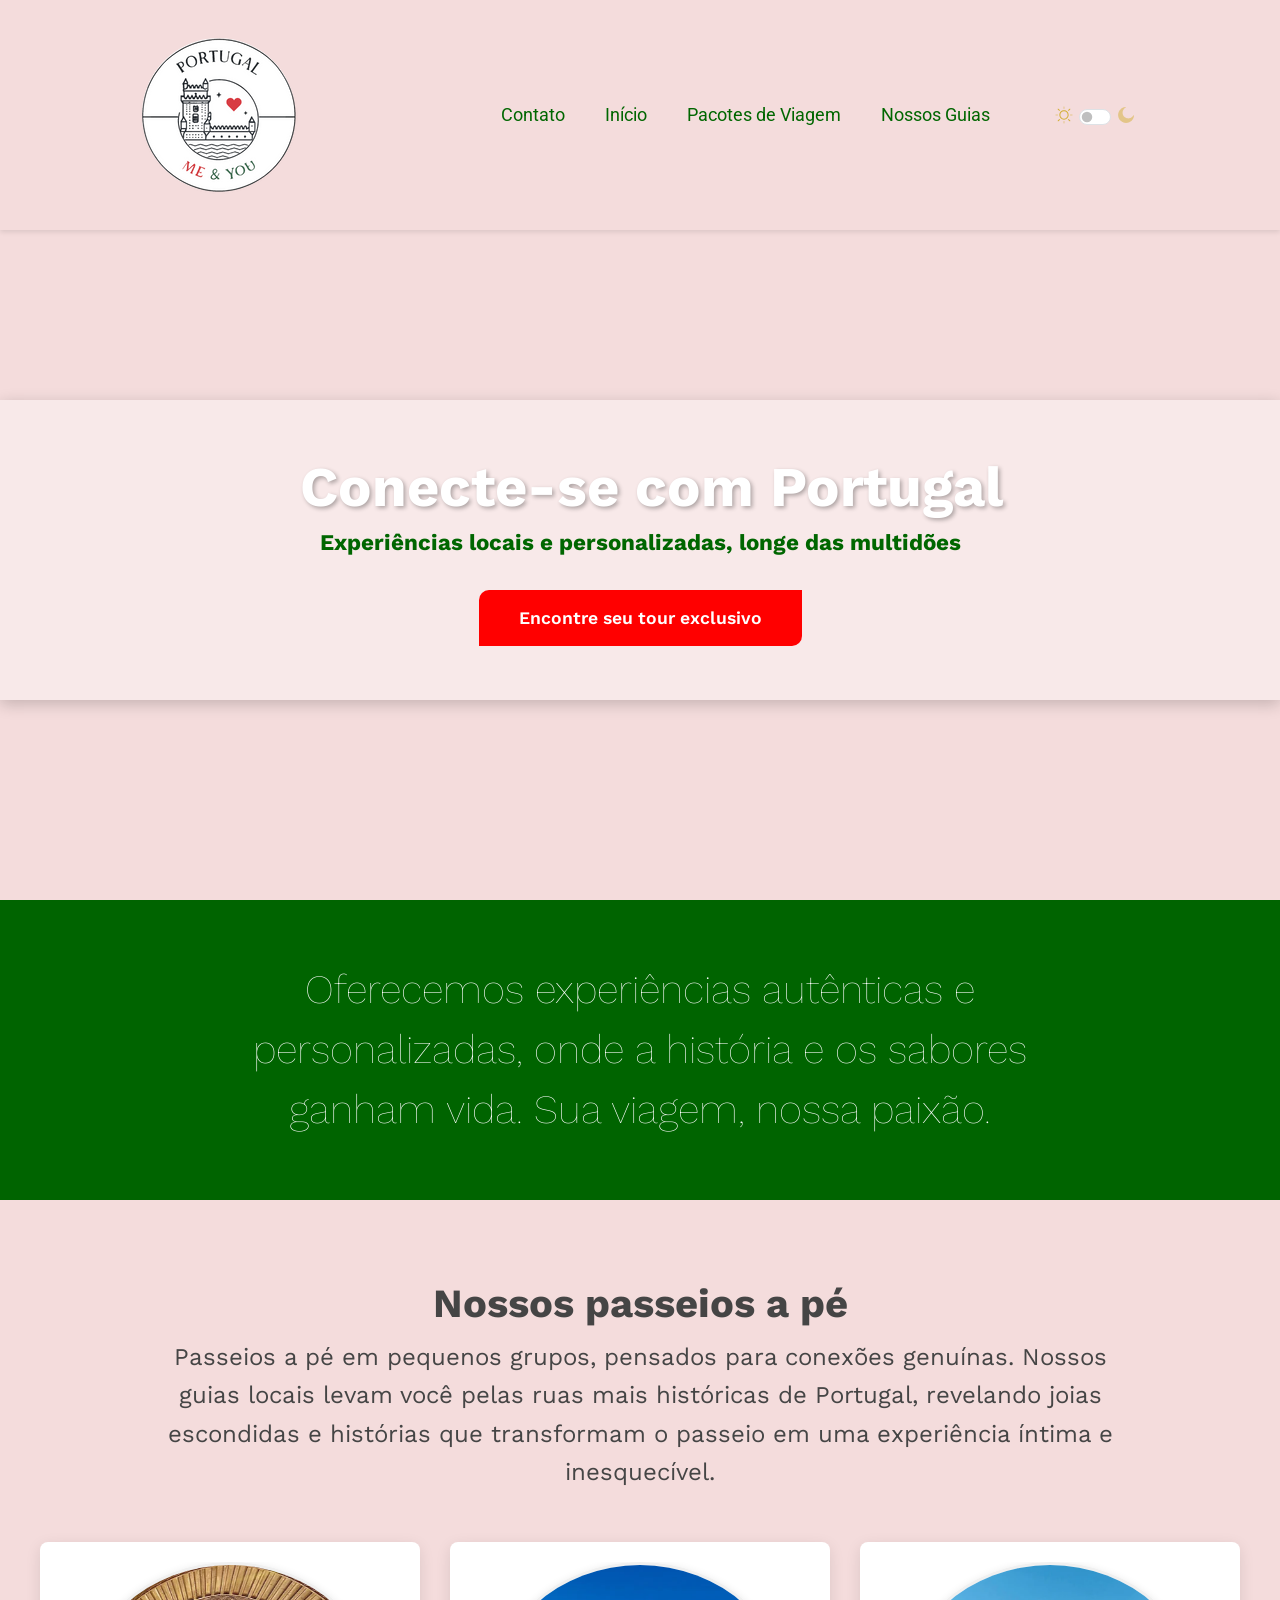
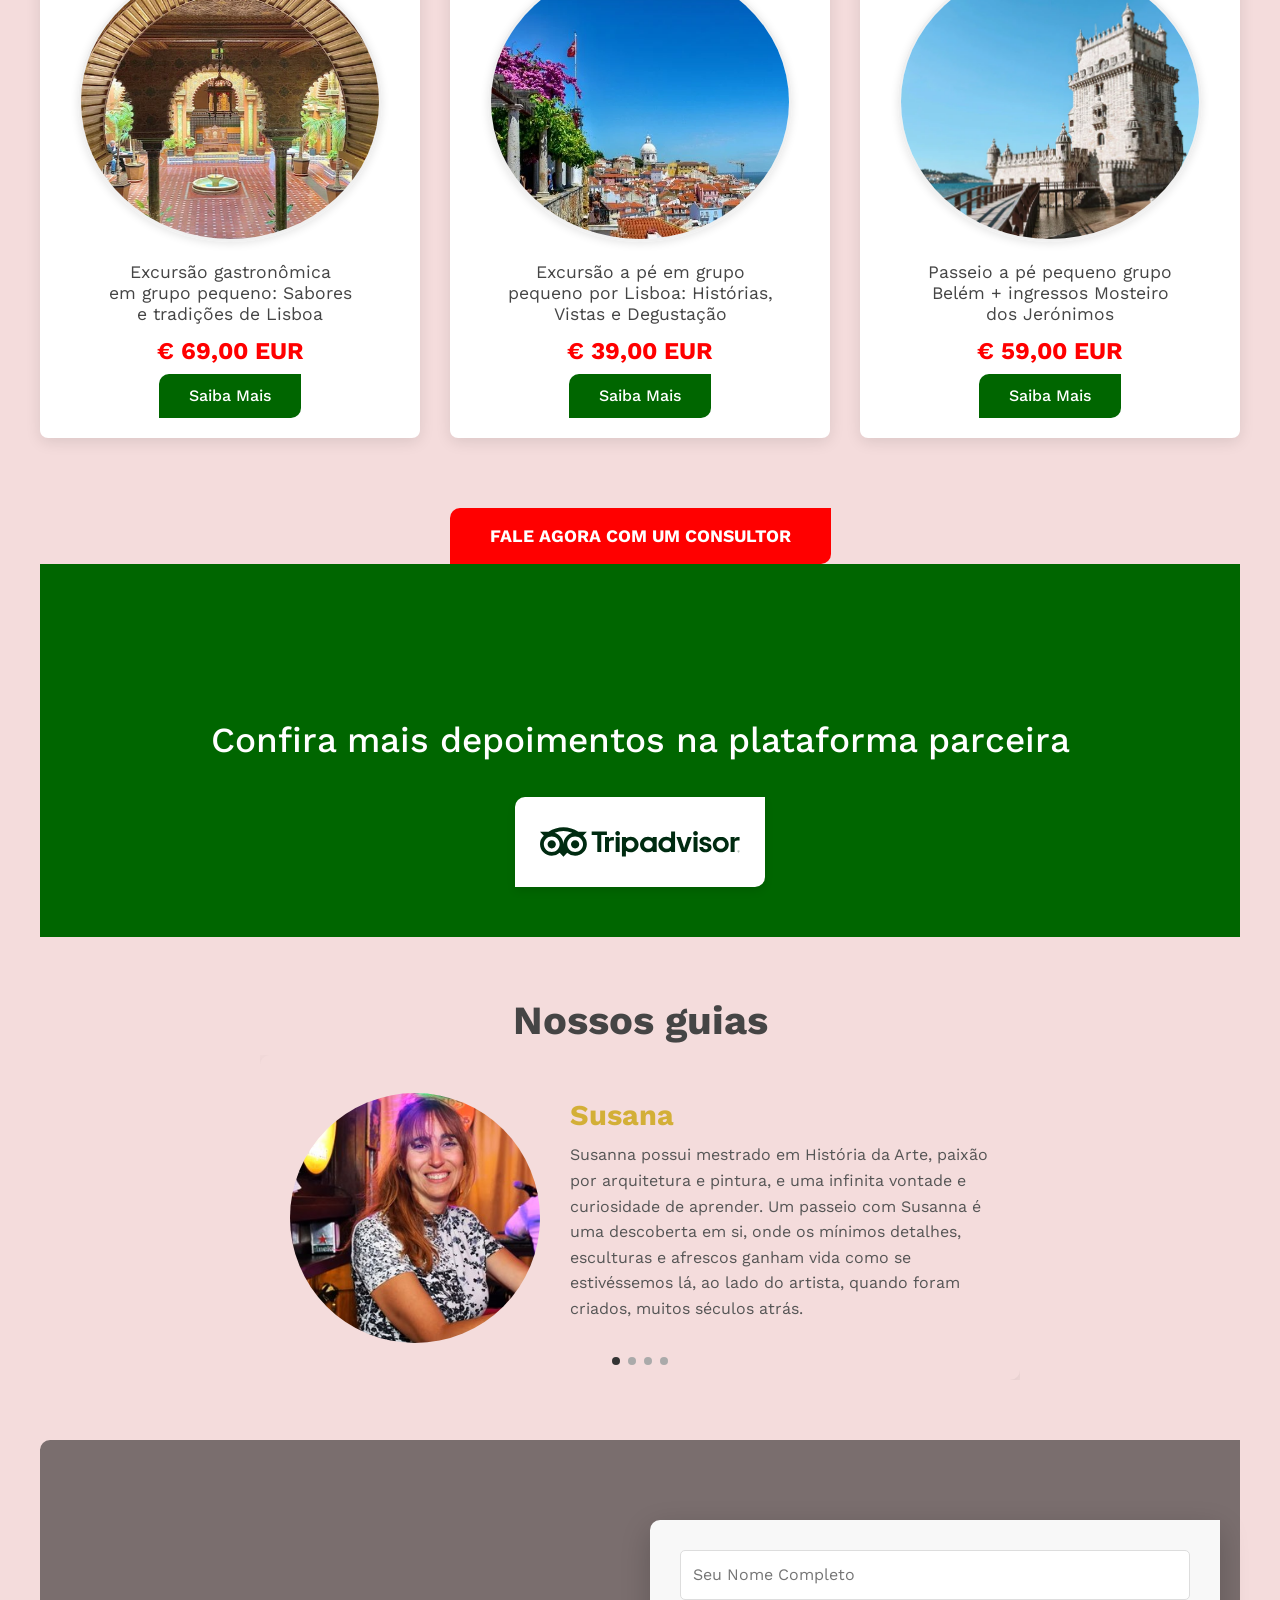
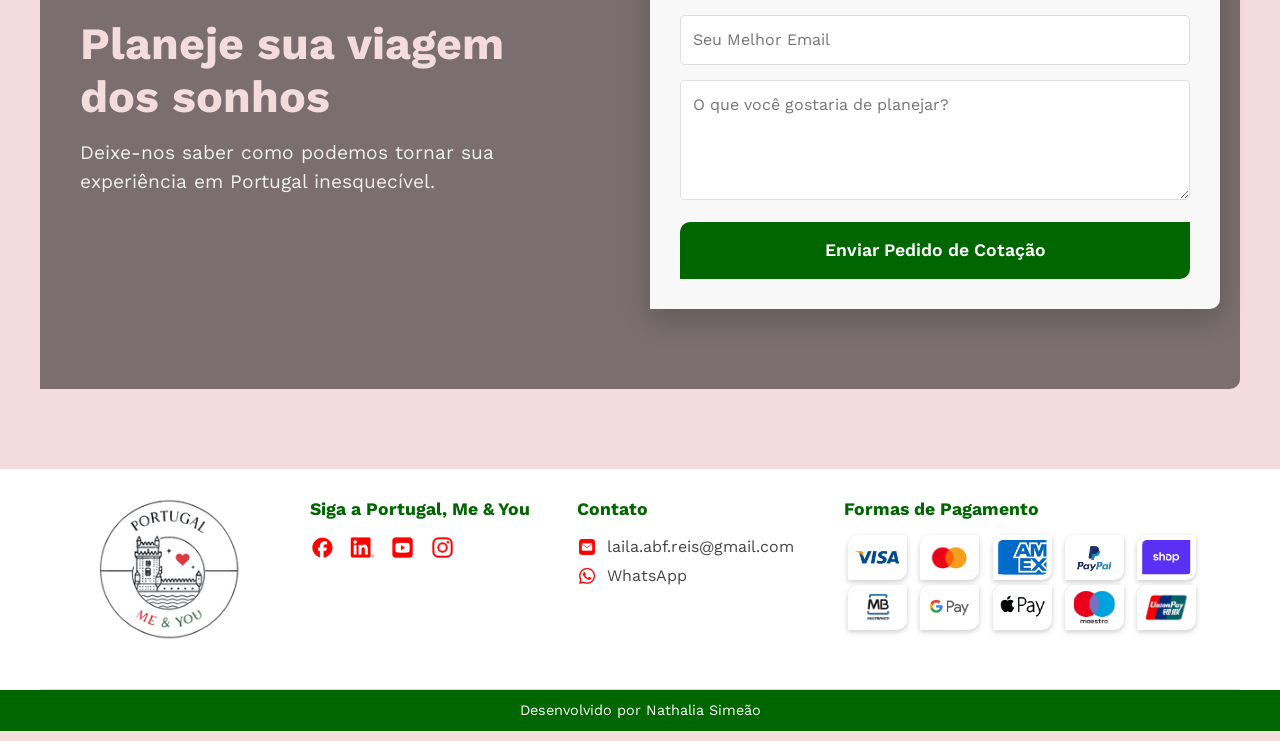
==== indexpmy.html/index.html @ 69ef528f "commit" ====
<!DOCTYPE html>
<html http-equiv="Content-Language" lang="pt-br">
<head>
    <meta charset="UTF-8">
    <meta name="viewport" content="width=device-width, initial-scale=1.0">
    <link rel="shortcut icon" href="assets/logopmy400px.png" type="Portugal, Me and You">
    <link rel="alternate" hreflang="pt" href="https://seusite.com.br/" />
    <link rel="alternate" hreflang="en" href="https://seusite.com/en/" />
    <link rel="alternate" hreflang="es" href="https://seusite.com/es/" />
    <link rel="alternate" hreflang="x-default" href="https://portugalmeandyou.com/" />
    <link rel="preconnect" href="https://fonts.googleapis.com">
    <link rel="preconnect" href="https://fonts.gstatic.com" crossorigin>
    <link href="https://fonts.googleapis.com/css2?family=Roboto:wght@500&display=swap" rel="stylesheet">
    <link rel="preconnect" href="https://fonts.googleapis.com">
    <link rel="preconnect" href="https://fonts.gstatic.com" crossorigin>
    <link href="https://fonts.googleapis.com/css2?family=Work+Sans:wght@400;500;700&display=swap" rel="stylesheet">
    <title>Portugal, Me and You</title>
    <link href="https://cdn.jsdelivr.net/npm/bootstrap@5.3.0-alpha2/dist/css/bootstrap.min.css" 
    rel="stylesheet"
    integrity="sha384-aFq/bzH65dt+w6FI2ooMVUpc+21e0SRygnTpmBvdBgSdnuTN7QbdgL+OapgHtvPp" 
    crossorigin="anonymous">
    <link rel="stylesheet" href="https://cdn.jsdelivr.net/npm/swiper@11/swiper-bundle.min.css" />
    <link rel="stylesheet" href="https://cdn.jsdelivr.net/npm/bootstrap-icons@1.10.5/font/bootstrap-icons.css">
    <link rel="stylesheet" href="style.css">
    <link rel="stylesheet" href="banner1.css">
    <link rel="stylesheet" href="cabeçalho.css">
    <link rel="stylesheet" href="footer.css">
    <link rel="stylesheet" href="sectionguides.css">
    <link rel="stylesheet" href="sectionprodutos.css">
    <link rel="stylesheet" href="sectionprovasocial.css">
    <link rel="stylesheet" href="sectionverde.css">
    <link rel="stylesheet" href="form.css">
</head>
<body data-bs-theme="light">
   <header>
    <nav class="container__menu navbar-expand-lg navbar fixed-top">
        <div class="container"> 
            <div class="container__imagem">
                <a class="container__imagem-menu" href="index.html">
                    <img src="assets/logopmy200px.png" alt="Logo Portugal, Me and You">
                </a>
            </div>
            
            <button class="navbar-toggler" type="button" data-bs-toggle="offcanvas" data-bs-target="#offcanvasNavbar" aria-controls="offcanvasNavbar" aria-label="Toggle navigation">
                <span class="navbar-toggler-icon"></span>
            </button>

            <div class="offcanvas offcanvas-end" tabindex="-1" id="offcanvasNavbar" aria-labelledby="offcanvasNavbarLabel">
                <div class="offcanvas-header">
                    <h5 class="offcanvas-title" id="offcanvasNavbarLabel">
                        <img src="assets/logopmy100px.png" alt="Logo Portugal, Me and You">
                    </h5>
                    <button type="button" class="btn-close" data-bs-dismiss="offcanvas" aria-label="Close"></button>
                </div>
                
                <div class="offcanvas-body">
                    <ul class="navbar-nav container__navbar-link justify-content-end flex-grow-1 pe-3">
                        
                        <li class="container__nav-item nav-item"><a class="container__menu-link nav-link" href="#contato">Contato</a></li>
                        <li class="container__nav-item nav-item"><a class="container__menu-link nav-link" href="index.html">Início</a></li>
                        <li class="container__nav-item nav-item"><a class="container__menu-link nav-link" href="produtos.html">Pacotes de Viagem</a></li>
                        <li class="container__nav-item nav-item"><a class="container__menu-link nav-link" href="nossosguias.html">Nossos Guias</a></li>
                     <li class="container__nav-item nav-item dark-mode-switch-item ms-5"> 
    <a class="nav-link" href="#">
        <div class="form-check form-switch d-flex align-items-center">
            <img src="assets/suniconmd.svg" 
                 alt="Ícone do Modo Claro (Sol)" 
                 class="sun-icon" 
                 width="20" 
                 height="20"> 
            <input class="form-check-input" type="checkbox" role="switch" id="modo-noturno">
            <img src="assets/mooniconmd.svg" 
                 alt="Ícone do Modo Escuro (Lua)" 
                 class="moon-icon" 
                 width="20" 
                 height="20">
        </div>
    </a>
</li>
        </div> </nav>
</header>
    <main>
    <section class="portugal-banner-1">
    <div class="banner-1-overlay"></div> <div class="banner-1-content">
        <h1 class="banner-1-title">Conecte-se com Portugal</h1>
        <p class="banner-1-subtitle"><strong>Experiências locais e personalizadas, longe das multidões</strong></p>
        <a href="#formulario-cta" class="banner-1-button">Encontre seu tour exclusivo</a>
    </div>
    </section>

    <section class="section-value-prop">
        <p class="value-prop-text">Oferecemos experiências autênticas e<br>
            personalizadas, onde a história e os sabores ganham vida. Sua viagem, nossa paixão.</p>
    </section>

    <section class="section-tours">
        <h2 class="section-title">Nossos passeios a pé</h2>
        <p class="section-description">
            Passeios a pé em pequenos grupos, pensados para conexões genuínas. Nossos guias locais levam você pelas ruas mais históricas de Portugal, revelando joias escondidas e histórias que transformam o passeio em uma experiência íntima e inesquecível.
        </p>

        <div class="tours-grid">
            <div class="tour-card">
                <div class="tour-image">
                    <img src="assets/bootstrap1.webp" alt="Excursão gastronômica em Lisboa">
                </div>
                <h3 class="tour-title">Excursão gastronômica<br>em grupo pequeno: Sabores <br>e tradições de Lisboa</h3>
                <p class="tour-price" data-price-eur="69.00">€ 69,00 EUR</p>
                <a href="#" class="tour-button">Saiba Mais</a>
            </div>

            <div class="tour-card">
                <div class="tour-image">
                    <img src="assets/bootstrap2.webp" alt="Excursão a pé por Lisboa">
                </div>
                <h3 class="tour-title">Excursão a pé em grupo<br> pequeno por Lisboa: Histórias,<br> Vistas e Degustação</h3>
                <p class="tour-price" data-price-eur="39.00">€ 39,00 EUR</p>
                <a href="#" class="tour-button">Saiba Mais</a>
            </div>

            <div class="tour-card">
                <div class="tour-image">
                    <img src="assets/bootstrap3.webp" alt="Passeio a pé Belém e Jerónimos">
                </div>
                <h3 class="tour-title">Passeio a pé pequeno grupo<br> Belém + ingressos Mosteiro<br> dos Jerónimos</h3>
                <p class="tour-price" data-price-eur="59.00">€ 59,00 EUR</p>
                <a href="#" class="tour-button">Saiba Mais</a>
            </div>
        </div>

        <a href="#formulario-cta" class="main-cta-button">FALE AGORA COM UM CONSULTOR</a>

    <section class="section-partners-footer">
        <p class="partners-cta">Confira mais depoimentos na plataforma parceira</p>
        
        <div class="partners-grid">
            <a href="https://www.tripadvisor.com/Attraction_Review-g189158-d33249702-Reviews-Portugal_Me_and_You-Lisbon_Lisbon_District_Central_Portugal.html" target="_blank" rel="noopener noreferrer" class="partner-link">
                <div class="partner-logo">
                    <img src="assets/tripadvisor.svg" alt="TripAdvisor">
                </div>
            </a>
            </div>
    </section>
    
    <section class="section-guides">
    <div class="container-guia">
        <h2 class="section-title">Nossos guias</h2>

        <div class="swiper guides-swiper">
            <div class="swiper-wrapper">
                <div class="swiper-slide guide-card">
                    <div class="guide-image-container">
                        <img src="assets/susana.jpg" alt="Foto da Guia Susana" class="guide-avatar">
                    </div>
                    <div class="guide-text-content">
                        <h3 class="guide-name">Susana</h3>
                        <p class="guide-description">Susanna possui mestrado em História da Arte, paixão por arquitetura e pintura, e uma infinita vontade e curiosidade de aprender. Um passeio com Susanna é uma descoberta em si, onde os mínimos detalhes, esculturas e afrescos ganham vida como se estivéssemos lá, ao lado do artista, quando foram criados, muitos séculos atrás.</p>
                    </div>
                </div>
                
                <div class="swiper-slide guide-card">
                    <div class="guide-image-container">
                        <img src="assets/laila.jpg" alt="Foto da Guia Laila" class="guide-avatar">
                    </div>
                    <div class="guide-text-content">
                        <h3 class="guide-name">Laila</h3>
                        <p class="guide-description">Laila possui mestrado em Relações Internacionais e quatro anos de experiência em turismo nacional e internacional. Seu amplo conhecimento em diversos assuntos enriquece sua capacidade de oferecer experiências de viagem enriquecedoras e memoráveis, dedicando-se a tornar cada viagem significativa e inesquecível, ajudando os viajantes a se conectarem com novas culturas e perspectivas.</p>
                    </div>
                </div>

                <div class="swiper-slide guide-card">
                    <div class="guide-image-container">
                        <img src="assets/joao.jpg" alt="Foto do Guia João" class="guide-avatar">
                    </div>
                    <div class="guide-text-content">
                        <h3 class="guide-name">João</h3>
                        <p class="guide-description">João adora livros e viajar. Com um jeito leve e acolhedor de conduzir os passeios, é especializado em fazer você se sentir em casa em menos de 48 horas de caminhada. Como lisboeta nato, ele consegue desvendar com maestria os segredos escondidos da capital e garantir uma experiência inesquecível em cada vista, em cada pessoa e em cada passeio.</p>
                    </div>
                </div>

                <div class="swiper-slide guide-card">
                    <div class="guide-image-container">
                        <img src="assets/renan.jpg" alt="Foto do Guia Renan" class="guide-avatar">
                    </div>
                    <div class="guide-text-content">
                        <h3 class="guide-name">Renan</h3>
                        <p class="guide-description">Renan é apaixonado por história e possui vasta experiência na área. Ele adora compartilhar sua paixão pela história dos Templários e tem uma habilidade natural para conectar pessoas, adicionando um toque de diversão a cada jornada. Seja quando um passeio ou planejando uma viagem, Renan traz um toque descontraído que faz com que explorar pareça fácil, divertido e prazeroso.</p>
                    </div>
                </div>
            </div>
            <div class="swiper-pagination"></div>
        </div>
    </div>
    </section>

    <section class="section-cta-form" id="formulario-cta">
    <div class="container-form-cta">
        <div class="cta-text-block">
            <h2 class="cta-title">Planeje sua viagem dos sonhos</h2>
            <p class="cta-subtitle">Deixe-nos saber como podemos tornar sua experiência em Portugal inesquecível.</p>
        </div>

        <div class="cta-form-block">
            <form action="#" method="POST" class="contact-form-home">
                <div class="form-group">
                    <input type="text" id="nome" name="nome" placeholder="Seu Nome Completo" required>
                </div>
                <div class="form-group">
                    <input type="email" id="email" name="email" placeholder="Seu Melhor Email" required>
                </div>
                <div class="form-group">
                    <textarea id="mensagem" name="mensagem" placeholder="O que você gostaria de planejar?" required></textarea>
                </div>
                <button type="submit" class="cta-submit-btn">Enviar Pedido de Cotação</button>
            </form>
        </div>
    </div>
</section>
    </main>
<footer class="main-footer">
        <div class="footer-top">
            <div class="footer-logo-container">
                <img src="assets/logopmy200px.png" alt="Portugal, Me & You Logo" class="footer-logo">
            </div>

            <div class="footer-content-grid">
                <div class="footer-column footer-social">
                    <h4>Siga a Portugal, Me & You</h4>
                    <div class="social-links">
                        <a href="#" target="_blank" class="social-link facebook">
                            <img src="assets/iconfacebookmc.png" alt="Facebook" class="social-icon-img">
                        </a>
                        <a href="#" target="_blank" class="social-link linkedin">
                            <img src="assets/iconlinkedinmc.png" alt="LinkedIn" class="social-icon-img">
                        </a>
                        <a href="#" target="_blank" class="social-link youtube">
                            <img src="assets/iconyoutubemc.png" alt="YouTube" class="social-icon-img">
                        </a>
                        <a href="#" target="_blank" class="social-link instagram">
                            <img src="assets/iconinstagrammc.png" alt="Instagram" class="social-icon-img">
                        </a>
                    </div>
                </div>

                <div class="footer-column footer-contact" id="contato">
                <h4>Contato</h4>
    
                <div class="contact-line email-line">
                    <img src="assets/iconemailmc.png" alt="Email" class="contact-icon">
                    <p><a href="mailto:laila.abf.reis@gmail.com">laila.abf.reis@gmail.com</a></p>
                </div>
    
                <div class="contact-line whatsapp-line">
                    <img src="assets/iconwhatsappmc.png" alt="WhatsApp" class="contact-icon">
                    <p>
                    <a href="https://wa.me/351969261394" target="_blank" rel="noopener noreferrer">
                    WhatsApp
                    </a>
                    </p>
                </div>
                </div>

                <div class="footer-column footer-payments">
                    <h4>Formas de Pagamento</h4>
                    <div class="payment-icons-grid">
                        <img src="assets/lgvisa.svg" alt="Visa">
                        <img src="assets/lgmastercard.svg" alt="Mastercard">
                        <img src="assets/lgamericanexprexx.svg" alt="American Express">
                        <img src="assets/lgpaypal.svg" alt="PayPal">
                        <img src="assets/lgshop.svg" alt="Shop Pay">
                        <img src="assets/lgmbmultibanco.svg" alt="Multibanco">
                        <img src="assets/lggooglepay.svg" alt="Google Pay">
                        <img src="assets/lgapplepay.svg" alt="Apple Pay">
                        <img src="assets/lgmaestro.svg" alt="Maestro">
                        <img src="assets/lgunionpay.svg" alt="Unionpay">
                    </div>
                </div>
            </div> 
        </div> 
        <div class="footer-copyright-line">
            Desenvolvido por Nathalia Simeão
        </div>
        
        <div class="footer-bottom-bar"></div>
    </footer>
    
    <script src="https://cdn.jsdelivr.net/npm/bootstrap@5.3.0-alpha2/dist/js/bootstrap.bundle.min.js"
    integrity="sha384-qKXV1j0HvMUeCBQ+QVp7JcfGl760yU08IQ+GpUo5hlbpg51QRiuqHAJz8+BrxE/N"
    crossorigin="anonymous"></script>
    <script src="script.js"></script>

    <script src="https://cdn.jsdelivr.net/npm/swiper@11/swiper-bundle.min.js"></script>
    <script src="./js/swiper-init.js"></script>
</body>
</html>
---- indexpmy.html/style.css ----
@import url(css/cabeçalho.css);
@import url(css/banner1.css);
@import url(css/section-verde.css);
@import url(css/section-produtos.css);
@import url(css/section-provasocial.css);
@import url(css/section-guides.css);
@import url(css/footer.css);

:root {

    --cor-primeira-background: #F4DCDC;
    --cor-segunda-texto:#454545;
    --cor-terceira-decoracao: #006600;
    --cor-quarta-decoracao: #FF0000;
    --cor-quinta-decoracao: #D3AF37;
    --cor-sexta-decoracao: #FFFFFF;
    --cor-setima-decoracao: #000000;

    --alpha-hover-transparente: 0.2;

    --font-familia-roboto: 'Roboto', sans-serif;
    --font-familia-worksans: 'Work Sans', sans-serif;
    --font-peso-regular: 400;
    --font-peso-medium: 500;
    --font-peso-bold: 700;

    --font-size-xxxl: 4.5rem;
    --font-size-xxl: 2.625rem;
    --fonte-size-xl: 2.438rem;
    --fonte-size-l: 1.938rem;
    --fonte-size-xm: 1.563rem;
    --fonte-size-m: 1.25rem;
    --fonte-size-b: 1rem;
    --fonte-size-s: 0.813rem;

    --line-height: 120%;

    --padding-xs: 0.25rem;
    --padding-s: 0.5rem;
    --padding-m: 1rem;
    --padding-l: 1.5rem;
    --padding-xl: 2rem;
    --padding-xxl: 2.5rem;
    --padding-3xl: 3.75rem;
    --padding-4xl: 4rem;
    --padding-5xl: 4.75rem;

    --gap-xs: 0.25rem;
    --gap-s: 0.5rem;
    --gap-m: 1rem;
    --gap-l: 1.5rem;
    --gap-xl: 2rem;
    --gap-xxl: 2.5rem;
    --gap-xxxl: 6rem;
}

h1,
h2,
h3,
h4,
h5 {
    font-family: var(--font-familia-roboto)
    var(--font-peso-medium)
}

h1 {
    font-size: var(--font-size-xxxl);
}

h2 {
    font-size: var(--font-size-xxl);
}

h3 {
    font-size: var(--font-size-xl);
}

h4 {
    font-size: var(--font-size-l);
}

h5 {
    font-size: var(--font-size-xm);
}

body {
    font-family: var(--font-familia-worksans);
    --cor-primeira-background: #F4DCDC;
    width: 100%;
    height: 100%;
    box-sizing: border-box;
    background-color: var(--cor-primeira-background);
    overflow-x: hidden;
}

.form-check-input:focus,
.form-check-input:active {
    box-shadow: none !important; 
    outline: 0 !important; 
}

.container {
    width: 1200px;

    @media (max-width: 768px) {
        width: 648px;
    }
}

body[data-bs-theme="dark"] {
    background-color: #000000; 
    color: #FFFFFF;
}

body[data-bs-theme="dark"] .container__menu.navbar-expand-lg.navbar {
    background-color: var(--cor-terceira-decoracao) !important;
    background-image: none !important; 
    box-shadow: 0 2px 8px rgba(255, 255, 255, 0.2) !important; 
}

body[data-bs-theme="dark"] .container__menu-link,
body[data-bs-theme="dark"] .container__menu-lista .form-check-label {
    background-color: transparent !important;
    color: var(--cor-sexta-decoracao) !important;
}

@media (max-width: 990px) { 
    body[data-bs-theme="dark"] .navbar-collapse {
        background-color: #000000;
        padding-bottom: 10px;
    }

    body[data-bs-theme="dark"] .offcanvas,
    body[data-bs-theme="dark"] .offcanvas-header,
    body[data-bs-theme="dark"] .offcanvas-body {
    color: #FFFFFF; 
}
}
---- indexpmy.html/banner1.css ----
.portugal-banner-1 {
    /* Seu CSS original */
    align-items: center;
    background: url('../assets/img/banner-lisboa.png') no-repeat center center/cover;
    background-attachment: fixed; 
    display: flex;
    justify-content: center; 
    height: 100vh;
    overflow: hidden;
    position: relative; 
    padding-top: 200px;
    text-align: center;
}

.banner-1-overlay {
    position: absolute;
    top: calc(50% + (200px / 2));
    left: 50%;
    transform: translate(-50%, -50%); 
    
    width: 100%; 
    height: auto; 
    min-height: 300px; 
    
    /* Estilo Visual */
    background-color: rgba(255, 255, 255, 0.35);
    z-index: 1; 
    border-radius: 0; 
    box-shadow: 0 4px 15px rgba(0, 0, 0, 0.2); 
    
    display: flex;
    align-items: center;
    justify-content: center;
}

.banner-1-content {
    position: relative; 
    z-index: 2;
    max-width: 800px; 
    padding: 60px 60px; 
    text-align: center; 
}

.banner-1-title {
    color: #FFFFFF; 
    font-size: 3.5rem;
    font-weight: 700;
    margin-bottom: 5px;
    text-shadow: 2px 2px 4px rgba(0, 0, 0, 0.3);
    white-space: nowrap; 
}

.banner-1-subtitle {
    font-size: 1.4rem;
    font-weight: 400;
    color: #006600; 
    margin-bottom: 30px;
}

.banner-1-button {
    display: inline-block;
    background-color: #FF0000; 
    color: #FFFFFF;
    padding: 15px 40px;
    border-radius: 10px 0 10px 0;
    text-decoration: none;
    font-weight: 600;
    font-size: 1.1rem;
    transition: background-color 0.3s ease;
    border: none;
}

.banner-1-button:hover {
    /* Seu CSS original */
    background-color: #CC0000; 
}

/* -------------------------------------- */
/* 4. RESPONSIVIDADE (Ajustes para Mobile) */
/* -------------------------------------- */
@media (max-width: 767.98px) {
    .portugal-banner-1 {
        height: 80vh; 
    }
    
    .banner-1-overlay {
        /* Garante que a altura seja mantida no mobile */
        min-height: 200px; 
    }
    
    .banner-1-content {
        /* Padding reduzido para telas menores */
        padding: 30px 20px; 
        max-width: 90%; 
    }
    
    .banner-1-title {
        font-size: 2.5rem;
        white-space: normal; 
    }
    .banner-1-subtitle {
        font-size: 1.2rem;
    }
    .banner-1-button {
        padding: 5px 15px;
        font-size: 1rem;
    }
}

@media (max-width: 600px) {
    .banner-1-content {
        padding-top: 40px;
        padding-bottom: 40px;
        padding-left: 20px;
        padding-right: 20px; 
    }

    .banner-1-title {
        font-size: 2rem;
        line-height: 1.2;
    }

    /* Subtítulo */
    .banner-1-subtitle {
        font-size: 0.9rem;
        line-height: 1.4;
        padding: 0 10px;
    }
    
    .section-value-prop {
        padding: 40px 20px !important;
    }
    
    .value-prop-text {
        font-size: 1.3rem;
        text-align: center !important; 
    }
}
---- indexpmy.html/cabeçalho.css ----
/* cabeçalho.css - COMPLETO E CORRIGIDO (Nov 2025) */

:root {
 /* (Mantenha todas as suas variáveis aqui. Estou assumindo que font-size-principal existe.) */
 --cor-primeira-background: #F4DCDC; /* Rosa Claro */
 --cor-terceira-decoracao: #006600; /* Verde Principal */
 --cor-quarta-decoracao: #FF0000; /* Vermelho Principal */
 --cor-quinta-decoracao: #D3AF37; /* Dourado */
 --cor-sexta-decoracao: #FFFFFF; /* Branco */
 --cor-setima-decoracao: #000000; /* Preto */
 --font-familia-roboto: 'Roboto', sans-serif;
 /* Certifique-se de que a variável abaixo está definida no seu style.css ou root */
 --font-size-principal: 1.1rem; /* Assumindo um valor para o seu menu */
}

/* ---------------------------------------------------- */
/* 01. CABEÇALHO (HEADER) - Estilos Base e Flexbox */
/* ---------------------------------------------------- */

.container__menu.navbar-expand-lg.navbar {
    align-items: center;
    background-color: var(--cor-primeira-background) !important; 
    box-shadow: 0 2px 5px rgba(0, 0, 0, 0.1);
    display: flex;
    justify-content: center; 
    padding: 0; 
    position: fixed; 
    top: 0;
    width: 100%;
    z-index: 1030;
}

/* Garante que o container interno ocupe 100% da largura da nav no desktop */
.container__menu.navbar-expand-lg.navbar .container {  
    display: flex; 
    align-items: center; 
    justify-content: space-between;  
    width: 100%;
    padding: 15px 50px; 
}

/* Container da Logo */
.container__imagem {
    align-items: center;
    display: flex;
}

/* ---------------------------------------------------- */
/* 02. LINKS E BOTÃO DE MODO NOTURNO (DESKTOP) */
/* ---------------------------------------------------- */

.container__menu-link,
.form-check-label {
    color: var(--cor-terceira-decoracao) !important;
    font-family: var(--font-familia-roboto);
    font-size: var(--font-size-principal);
    font-weight: 400;
    padding: 0;
    text-decoration: none;
    white-space: nowrap;
}

.container__menu-link:hover,
.form-check-label:hover {
   color: var(--cor-quarta-decoracao) !important;
}

/* Lista UL - Flexbox Horizontal no Desktop (REGRAS CRUCIAIS PARA ALINHAMENTO HORIZONTAL) */
.container__navbar-link {
    display: flex !important;
    align-items: center;
    list-style: none;
    margin: 0;
    padding: 0;
    margin-left: auto !important; 
}

.container__nav-item {
    margin-left: 1.5rem; /* Espaçamento entre os links */
}

/* SWITCH DARK MODE (O ITEM DE LISTA) */
.container__nav-item.dark-mode-switch-item {
    display: flex;
    align-items: center;
    padding: 0;
    height: 100%;
}

/* Container DIV do Switch (Flexbox interno) */
.form-check {
    display: flex;
    align-items: center;
    padding-left: 0; 
    margin: 0;
    min-height: auto;
}

/* ÍCONES SOL/LUA - Cores e Ocultamento */

.sun-icon {
    margin-right: 45px; 
    color: var(--cor-quinta-decoracao); 
}

/* CORREÇÃO: Aplicando margem ao INPUT do switch para separar dos ícones */
.form-check-input {
    margin-right: 0; /* Zera margem padrão do Bootstrap */
    margin-left: 0; /* Zera margem padrão do Bootstrap */
}


.moon-icon {
    margin-left: 5px; 
    color: var(--cor-terceira-decoracao); 
    opacity: 0.5; 
    transition: opacity 0.3s ease, color 0.3s ease;
}

/* Esconde o label de texto */
.form-check-label {
    display: none; 
}

/* ---------------------------------------------------- */
/* 03. DARK MODE (Tema) - Ajustes nos Ícones */
/* ---------------------------------------------------- */

body[data-bs-theme="dark"] .sun-icon {
    color: var(--cor-sexta-decoracao); 
    opacity: 0.5;
}

body[data-bs-theme="dark"] .moon-icon {
    color: var(--cor-sexta-decoracao); 
    opacity: 1;
}

body[data-bs-theme="dark"] .container__menu-link:hover,
body[data-bs-theme="dark"] .container__menu-link:focus {
    color: var(--cor-quinta-decoracao) !important; 
}

/* ---------------------------------------------------- */
/* 04. RESPONSIVIDADE (MOBILE / TABLET) - CORREÇÃO */
/* ---------------------------------------------------- */

@media (max-width: 991.98px) {
    .container__menu.navbar-expand-lg.navbar .container {
        padding: 15px 20px;
    }
    
    /* MUDANÇA PEDIDA: Offcanvas sem borda */
    .offcanvas {
        background-color: var(--cor-primeira-background) !important;
        border-left: none; /* Remove a borda padrão do offcanvas */
    }
    
    .navbar-toggler {
        background-color: transparent !important; 
        border: none !important; 
        outline: none !important;
        box-shadow: none !important; 
        width: 30px;
        height: 30px;
        display: flex;
        flex-direction: column;
        justify-content: space-around;
        align-items: center;
        padding: 0;
        margin-left: auto;
    }
    
    .navbar-toggler:focus,
    .navbar-toggler:active,
    .navbar-toggler:focus-visible {
        box-shadow: none !important; 
        outline: none !important;
    }

    .menu-bar {
        display: block;
        width: 100%; 
        height: 2px;
        background-color: var(--cor-terceira-decoracao);
        border-radius: 1px;
    }


    /* Offcanvas Header - Ícones e cor */
    .offcanvas-header {
        background-color: var(--cor-primeira-background);
        border: none !important;
    }
    
    /* Links no Mobile - Alinhamento (Garanti a quebra de linha correta no mobile) */
    .container__navbar-link {
        flex-direction: column !important; 
        align-items: flex-start !important; 
        display: flex !important; /* Mantém o display flex para controle */
        padding-left: 0;
    }
    
    .container__nav-item {
        width: 100%;
        margin-left: 0 !important;
        margin: 8px 0;
        padding: 5px 20px; /* Espaçamento interno */
        }
        
        /* Ícone do Switch no Mobile */
        .container__nav-item.dark-mode-switch-item {
            margin-left: 0 !important;
            padding-left: 20px !important;
            border: none !important;
        }
        
        /* Garante que o switch com os ícones fiquem alinhados */
        .form-check {
        justify-content: flex-start;
        }

        body[data-bs-theme="dark"] .container__menu-link:hover,
        body[data-bs-theme="dark"] .container__menu-link:focus {
        color: var(--cor-quinta-decoracao) !important; 
        }
}
---- indexpmy.html/footer.css ----
.main-footer {
    background-color: #FFFFFF; 
}

.footer-top {
    /* Contêiner principal com largura máxima */
    background-color: #FFFFFF;
    display: flex;
    justify-content: space-between;
    align-items: flex-start;
    max-width: 1200px; /* Limita a largura do conteúdo principal */
    margin: 0 auto;
    padding: 30px 40px;
    border-bottom: 1px solid #E0D0D0;
}

/* 1. LOGO */
.footer-logo-container {
    flex-shrink: 0;
    margin-right: 50px;
    margin-top: -20px; /* Ajuste para subir a logo */
}

.footer-logo {
    width: 180px; 
    height: auto;
    display: block;
}

/* 2. GRID DE CONTEÚDO LATERAL */
.footer-content-grid {
    display: grid;
    grid-template-columns: 1fr 1fr 1.5fr;
    gap: 30px;
    flex-grow: 1;
    text-align: left;
}

.footer-column h4 {
    font-size: 1.1rem;
    font-weight: 700;
    color: var(--cor-terceira-decoracao);
    margin-bottom: 15px;
}

/* Textos Genéricos (Descrições) */
.footer-column p {
    font-size: 1rem;
    color: #454545;
    margin: 5px 0;
}

/* Texto de Contato (E-mail e Telefone) - Destaque em Verde */
.footer-contact .contact-line {
    align-items: center;
    display: flex;
    margin: 5px 0; 
}

.footer-contact .contact-icon {
    flex-shrink: 0;
    height: 20px;
    margin-right: 10px;
    width: 20px;  
}

.footer-contact .contact-line p {
    margin: 0; 
}

/* 3. LINKS SOCIAIS (Imagens 25x25) */
.footer-social .social-links {
    display: flex;
    align-items: center;
    gap: 15px; 
}

.social-links a {
    display: block;
    height: 25px;
    width: 25px; 
    margin: 0; 
    padding: 0;
    transition: transform 0.2s;
}

.social-icon-img {
    display: block;
    height: 100%;
    width: 100%;
    object-fit: contain;
}

.social-links a:hover {
    transform: scale(1.1);
}

/* 4. FORMAS DE PAGAMENTO */
.payment-icons-grid {
    display: grid;
    grid-template-columns: repeat(5, 1fr); 
    gap: 5px; 
    align-items: center;
    justify-items: center;
}

.payment-icons-grid img {
    height: 45px;
    width: auto;
    object-fit: contain;
    display: block;
    transition: transform 0.3s ease, box-shadow 0.3s ease;
    border-radius: 10px 0 10px 0;
    box-shadow: 0 2px 5px rgba(0, 0, 0, 0.2);
    padding: 5px; /* Adiciona espaço para a sombra */
    background-color: #FFFFFF;
}

.payment-icons-grid img:hover {
    transform: scale(1.05);
    box-shadow: 0 4px 10px rgba(0, 0, 0, 0.3);
}


/* 5. LINHA DE DIREITOS AUTORAIS (100% WIDE) */
.footer-copyright-line {
    /* Estas propriedades garantem a largura total */
    text-align: center;
    background-color: var(--cor-terceira-decoracao);
    color: #FFFFFF;
    font-size: 0.9rem;
    padding: 10px 0;
}

/* 6. LINHA INFERIOR (100% WIDE) */
.footer-bottom-bar {
    height: 10px;
    background-color: var(--cor-primeira-background); 
}

.contact-line p a {
    color: inherit;
    text-decoration: none; 
    transition: color 0.3s;
}

.contact-line p a:hover {
    text-decoration: none; 
    color: var(--cor-segunda-decoracao);
}

/* -------------------------------------- */
/* 14. MODO NOTURNO (FOOTER) - CORES REVERSAS */
/* -------------------------------------- */

body[data-bs-theme="dark"] .contact-line p a {
    color: inherit;
}

body[data-bs-theme="dark"] .contact-line p a:hover {
    color: #FFC107; /* Amarelo/Dourado */
}

body[data-bs-theme="dark"] .main-footer {
    background-color: var(--cor-terceira-decoracao); /* Fundo Verde Escuro */
}

body[data-bs-theme="dark"] .footer-top {
    background-color: var(--cor-terceira-decoracao);
    border-bottom: 1px solid #4D874D;
}

/* Títulos e Textos Brancos no Fundo Escuro */
body[data-bs-theme="dark"] .footer-column h4,
body[data-bs-theme="dark"] .footer-column p,
body[data-bs-theme="dark"] .footer-contact p {
    color: #FFFFFF !important; 
}

body[data-bs-theme="dark"] .email-line .contact-icon {
    content: url(/assets/icons-pmy/Icon\ -\ Email\ -\ MN.png); 
}

body[data-bs-theme="dark"] .whatsapp-line .contact-icon {
    content: url(/assets/icons-pmy/Icon\ -\ WhatsApp\ -\ MN.png);
}
/* Troca de imagens Sociais para Dourado/Amarelo */
body[data-bs-theme="dark"] .social-link.facebook .social-icon-img {
    content: url(/assets/icons-pmy/Icon\ -\ Facebook\ -\ MN.png);
}
body[data-bs-theme="dark"] .social-link.linkedin .social-icon-img {
    content: url(/assets/icons-pmy/Icon\ -\ Linkedin\ -\ MN.png);
}
body[data-bs-theme="dark"] .social-link.youtube .social-icon-img {
    content: url(/assets/icons-pmy/Icon\ -\ Youtube\ -\ MN.png);
}
body[data-bs-theme="dark"] .social-link.instagram .social-icon-img {
    content: url(/assets/icons-pmy/Icon\ -\ Instagram\ -\ MN.png);
}

/* Sombra dos Ícones de Pagamento no Dark Mode */
body[data-bs-theme="dark"] .payment-icons-grid img {
    box-shadow: 0 2px 5px rgba(255, 255, 255, 0.2); 
}

/* Linha Direitos Autorais (Fundo Rosa/Bege e Texto Verde) */
body[data-bs-theme="dark"] .footer-copyright-line {
    background-color: var(--cor-primeira-background); 
    color: var(--cor-terceira-decoracao); 
}

/* Linha Inferior (Barra Preta) */
body[data-bs-theme="dark"] .footer-bottom-bar {
    background-color: #000000;
}


/* -------------------------------------- */
/* 15. RESPONSIVIDADE (MOBILE / TABLET) */
/* -------------------------------------- */

@media (max-width: 991.98px) {
    /* Rodapé - Layout Vertical no Mobile */
    .footer-top {
        flex-direction: column; 
        align-items: center;
        text-align: center;
        padding: 30px 20px;
    }
    .footer-logo-container {
        margin: 0 0 20px 0;
    }
    .footer-content-grid {
        grid-template-columns: 1fr;
        gap: 20px;
    }
    
    /* Centraliza Redes Sociais no Mobile */
    .footer-social .social-links {
        justify-content: center;
    }
    
    /* Ajusta Grid de Pagamentos no Mobile */
    .payment-icons-grid {
        grid-template-columns: repeat(4, 1fr); 
    }

    .footer-content-grid {
        grid-template-columns: 1fr;
        gap: 20px;
        /* NOVO: Garante que todo o texto seja centralizado no mobile */
        text-align: center; 
    }
    
    /* Centraliza Contato e Pagamento no Mobile */
    .footer-column h4 { 
        text-align: center;
        margin-bottom: 15px;
    }

    .footer-contact .contact-line {
        /* Para centralizar as linhas de contato */
        display: block; 
        justify-content: center;
        margin-bottom: 5px;
    }
    
    .footer-social .social-links {
        justify-content: center;
    }

    /* Mantém 4 colunas de pagamento no Mobile (como estava antes) */
    .payment-icons-grid {
        grid-template-columns: repeat(2, 1fr); 
        gap: 5px;
        max-width: 150px; /* Limita a largura do grid de ícones no mobile */
        margin: 0 auto;
    }
}

@media (max-width: 767.98px) {
    /* Rodapé - Layout Vertical no Mobile */
    .footer-top {
        flex-direction: column; 
        align-items: center;
        text-align: center;
        padding: 30px 20px;
    }
    .footer-logo-container {
        margin: 0 0 20px 0;
    }
    .footer-content-grid {
        grid-template-columns: 1fr;
        gap: 20px;
    }
    
    /* Centraliza Redes Sociais no Mobile */
    .footer-social .social-links {
        justify-content: center;
    }
    
    /* Ajusta Grid de Pagamentos no Mobile */
    .payment-icons-grid {
        grid-template-columns: repeat(4, 1fr); 
    }

    .footer-content-grid {
        grid-template-columns: 1fr;
        gap: 20px;
        /* NOVO: Garante que todo o texto seja centralizado no mobile */
        text-align: center; 
    }
    
    /* Centraliza Contato e Pagamento no Mobile */
    .footer-column h4 { 
        text-align: center;
        margin-bottom: 15px;
    }

    .footer-contact .contact-line {
        /* Para centralizar as linhas de contato */
        display: block; 
        justify-content: center;
        margin-bottom: 5px;
    }
    
    .footer-social .social-links {
        justify-content: center;
    }

    /* Mantém 4 colunas de pagamento no Mobile (como estava antes) */
    .payment-icons-grid {
        grid-template-columns: repeat(2, 1fr); 
        gap: 5px;
        max-width: 150px; /* Limita a largura do grid de ícones no mobile */
        margin: 0 auto;
    }
}
---- indexpmy.html/sectionguides.css ----
.section-guides {
    background-color: var(--cor-primeira-background); 
    padding: 60px 0;
    text-align: center;
}

.container-guia {
    max-width: 800px;
    margin: 0 auto;
    padding: 0 20px;
}

.section-guides .section-title {
    font-size: 2.2rem;
    font-weight: 600;
    color: #454545;
    margin-bottom: 40px;
}

.guide-card {
    background-color: var(--cor-primeira-background); 
    transition: transform 0.3s ease, box-shadow 0.3s ease; 
    border-radius: 10px 0 10px 0;
    box-shadow: 0 6px 20px rgba(0, 0, 0, 0.1);
    padding: 30px;
    display: flex;
    align-items: center;
    text-align: left;
    height: auto;
}

.guide-card:hover {
    transform: scale(1.02); 
    box-shadow: 0 10px 30px rgba(0, 0, 0, 0.2);
}

.guide-image-container {
    flex-shrink: 0;
    width: 250px; 
    height: 250px;
    border-radius: 50%;
    margin-right: 30px;
    overflow: hidden;
    transition: transform 0.3s ease;
}

.guide-avatar {
    width: 100%;
    height: 100%;
    object-fit: cover;
}

.guide-text-content {
    flex-grow: 1;
}

.guide-name {
    color: var(--cor-quinta-decoracao);
    font-size: 1.8rem;
    font-weight: 700;
    margin-bottom: 10px;
}

.guide-description {
    color: #555555;
    font-size: 1rem;
    line-height: 1.6;
}

.guides-swiper .swiper-pagination-bullet {
    background: #AAAAAA; 
    opacity: 1;
}

.guides-swiper .swiper-pagination-bullet-active {
    background: #333333;
}

body[data-bs-theme="dark"] .section-guides {
    background-color: #000000; 
}

body[data-bs-theme="dark"] .section-guides .section-title {
    color: #FFFFFF;
}

body[data-bs-theme="dark"] .guide-card {
    background-color: var(--cor-primeira-background);
    box-shadow: 0 6px 20px rgba(255, 255, 255, 0.1);
}

body[data-bs-theme="dark"] .guide-name {
    color: var(--cor-quinta-decoracao);
}

body[data-bs-theme="dark"] .guide-description {
    color: #777777; 
}

@media (max-width: 767.98px) {
    .guide-card {
        flex-direction: column; 
        text-align: center;
    }

    .guide-image-container {
        width: 180px; 
        height: 180px;
        margin: 0 auto 20px auto;
    }

    .guide-text-content {
        padding-top: 20px;
    }
    
    .guide-name {
        font-size: 1.5rem;
    }
    
    .guide-description {
        font-size: 0.95rem;
    }
}
---- indexpmy.html/sectionprodutos.css ----
.section-tours {
    background-color: var(--cor-primeira-background);
    padding: 80px 40px;
    text-align: center;
}

.section-tours .section-title {
    color: #454545;
    font-family: 'Work Sans', sans-serif;
    font-size: 2.5rem;
    font-weight: 700;
    margin-bottom: 10px;
}

.section-tours .section-description {
    color: #454545;
    font-size: 1.5rem;
    line-height: 1.6;
    max-width: 1000px;
    margin: 0 auto 50px auto;
}

/* --- GRID DE TOURS --- */
.tours-grid {
    display: grid;
    gap: 30px;
    grid-template-columns: repeat(3, 1fr); 
    max-width: 1200px;
    margin: 0 auto 50px auto;
}

.tour-card {
    background-color: #FFFFFF;
    border-radius: 8px;
    box-shadow: 0 4px 15px rgba(0, 0, 0, 0.1);
    overflow: hidden;
    padding-bottom: 20px;
    padding-top: 20px;
    transition: transform 0.3s ease, box-shadow 0.3s ease;
}

.tour-card:hover {
    box-shadow: 0 8px 25px rgba(0, 0, 0, 0.2);
    transform: scale(1.02); 
}

.tour-image img {
    border-radius: 50%;
    border: 3px solid #f0f0f0; 
    box-shadow: 0 2px 8px rgba(0, 0, 0, 0.1);
    height: 280px;
    margin-bottom: 20px;
    object-fit: cover; 
    transition: transform 0.3s ease;
    width: 80%;
}

.tour-image {
    overflow: hidden;
}

.tour-title {
    color: #454545;
    font-size: 1.1rem;
    font-weight: 400;
    min-height: 60px;
    padding: 0 5px;
}

.section-description {
   font-size: 42px; 
   font-weight: 400;
   margin: 0;
}

.tour-price {
    color: var(--cor-quarta-decoracao);
    font-size: 1.5rem;
    font-weight: 700;
    margin: 5px 0;
}

.tour-button {
    background-color: #006600;
    border-radius: 10px 0 10px 0;
    color: #FFFFFF;
    display: inline-block;
    font-weight: 500;
    padding: 10px 30px;
    text-decoration: none;
    transition: background-color 0.3s;
}

.tour-button:hover {
    background-color: #004d00;
}

/* --- BOTÃO PRINCIPAL CTA INFERIOR --- */
.main-cta-button {
    background-color: #FF0000;
    border-radius: 10px 0 10px 0;
    color: #FFFFFF;
    display: inline-block;
    font-weight: 700;
    font-size: 1.1rem;
    margin-top: 20px;
    padding: 15px 40px;
    text-decoration: none;
    transition: background-color 0.3s;
}

.main-cta-button:hover {
    background-color: #CC0000;
}

body[data-bs-theme="dark"] .section-tours {
    background-color: #000000;
}

body[data-bs-theme="dark"] .section-tours .section-title,
body[data-bs-theme="dark"] .section-tours .section-description {
    color: #FFFFFF; 
}


body[data-bs-theme="dark"] .main-cta-button {
    background-color: #FF0000; 
    color: #FFFFFF;
}

/* ---------------------------------------------------- */
/* AJUSTES PARA TABLET (< 992px) - UMA COLUNA CENTRALIZADA */
/* ---------------------------------------------------- */

@media (max-width: 991.98px) {
    
    .tours-grid {
        grid-template-columns: 1fr; 
        gap: 25px; /* Espaçamento entre os cards */
        max-width: 400px; 
        margin: 0 auto 50px auto; 
        padding: 0 15px;
    }

    .tour-image img {
        height: 250px; 
        width: 250px;
    }

    .tour-title {
        font-size: 1.1rem; 
    }
}

@media (max-width: 600px) {
    
    .section-tours {
        padding: 40px 15px;
    }

    .tours-grid {
        grid-template-columns: 1fr;
        max-width: 90%; 
        margin: 0 auto 50px auto;
    }
    
    .tour-card {
        border-radius: 10px;
        padding-top: 15px; 
    }

    .tour-image img {
        height: 250px;
        width: 250px;
        margin-bottom: 10px;
    }

    .section-tours .section-title {
        font-size: 2rem;
    }

    .tour-title {
        font-size: 1rem;
        min-height: auto;
    }

    .tour-price {
        font-size: 1.3rem;
    }
}

@media (max-width: 400px) {
    .tour-card {
        border-radius: 10px 0 10px 0;
    }

    .tours-grid {
        max-width: 90%; 
    }

    .section-tours {
        padding: 40px 15px;
    }
}
---- indexpmy.html/sectionprovasocial.css ----
.section-testimonials-header {
    text-align: center;
    background-color: var(--cor-primeira-background); 
    padding-top: 50px;
    padding-bottom: 0;
}

.section-testimonials-header .section-title {
    color: #454545;
    font-size: 2.2rem;
    font-weight: 600;
    margin-bottom: 40px;
}

/* --- GRID DEPOIMENTOS (Com Margem Negativa para sobreposição) --- */

.testimonials-grid {
    display: grid;
    grid-template-columns: repeat(3, 1fr);
    gap: 30px;
    max-width: 1200px;
    margin: 0 auto;
    padding: 0 40px;
    margin-bottom: -100px; 
    position: relative; 
    z-index: 2;
}

.testimonial-card {
    background-color: #FFFFFF;
    border-radius: 8px;
    box-shadow: 0 4px 10px rgba(0, 0, 0, 0.08);
    padding: 30px;
    text-align: left;
    min-height: 180px;
}

.testimonial-card .quote {
    font-style: italic;
    font-size: 1.1rem;
    color: #555555;
    margin-bottom: 20px;
    position: relative;
    z-index: 1;
}

.reviewer-info {
    display: flex;
    align-items: center;
}

.reviewer-avatar {
    width: 40px;
    height: 40px;
    border-radius: 50%;
    object-fit: cover;
    margin-right: 15px;
}

.reviewer-name {
    font-weight: 600;
    color: #333333;
    margin: 0;
    font-size: 0.95rem;
}

.reviewer-desc {
    color: #666666;
    margin: 0;
    font-size: 0.85rem;
}


/* --- SEÇÃO INFERIOR: Parceiros (Fundo Verde) --- */

.section-partners-footer {
    text-align: center;
    background-color: #006600; 
    
    /* Padding Top compensa a margem negativa dos depoimentos */
    padding-top: 150px; 
    padding-bottom: 50px; /* Padding bottom normal */
    padding-left: 40px;
    padding-right: 40px;
}

.partners-cta {
    font-size: 2.2rem;
    font-weight: 500;
    color: #FFFFFF;
    margin-bottom: 30px;
}

.partners-grid {
    display: flex;
    justify-content: center;
    align-items: center;
    gap: 40px;
    max-width: 1000px;
    margin: 0 auto;
}

.partner-logo {
    background-color: #FFFFFF;
    border-radius: 10px 0 10px 0;
    width: 250px; 
    height: 90px;
    display: flex;
    align-items: center;
    justify-content: center;
    box-shadow: 0 4px 8px rgba(0, 0, 0, 0.1);
}

.partner-logo img {
    max-width: 80%; 
    max-height: 60px;
    width: auto;
    height: auto;
    display: block;
}

body[data-bs-theme="dark"] .section-testimonials-header {
    background-color: #000000; 
}

body[data-bs-theme="dark"] .section-testimonials-header .section-title {
    color: #FFFFFF; /* Título Branco */
}

/* Cartões de Depoimento (Mantidos Brancos) */
body[data-bs-theme="dark"] .testimonial-card {
    background-color: #FFFFFF; 
    box-shadow: 0 4px 10px rgba(255, 255, 255, 0.1); 
}

/* Fundo Inferior: Rosa Claro/Bege no Dark Mode */
body[data-bs-theme="dark"] .section-partners-footer {
    background-color: var(--cor-primeira-background); /* Rosa Claro/Bege */
}

body[data-bs-theme="dark"] .partners-cta {
    color: #333333; /* Texto Escuro */
}

@media (max-width: 991.98px) {
    .testimonials-grid {
        grid-template-columns: 1fr; /* 1 coluna no tablet */
        max-width: 450px; /* Limita a largura do grid */
        margin-bottom: -80px; /* Reduz a margem negativa */
        padding: 0 20px;
    }
    
    .section-partners-footer {
        padding-top: 130px; /* Compensa a margem negativa reduzida */
    }

    .partner-logo {
        padding: 10px 20px;
        flex-basis: 40%;
    }
}

@media (max-width: 767.98px) {
    .testimonials-grid {
        margin-bottom: -50px; /* Margem negativa menor em mobile */
        max-width: 90%;
    }
    
    .section-partners-footer {
        padding-top: 100px; /* Compensa a margem negativa */
    }
    
    .partners-grid {
        gap: 20px;
        flex-direction: column; /* Empilha os logos no mobile */
        align-items: stretch;
    }
    .partner-logo {
        max-width: 100%;
        padding: 10px;
    }
}
---- indexpmy.html/sectionverde.css ----
.section-value-prop {
    align-items: center;
    background-color: #006400;
    display: flex;
    justify-content: center;
    padding: 60px 20px; 
    text-align: center;
}

.value-prop-text {
    color: #FFFFFF; 
    font-size: 2.5rem; 
    font-weight: 100;
    line-height: 1.5;
    max-width: 900px;
    margin: 0; 
}

@media (max-width: 991.98px) {
    .section-value-prop {
        padding: 40px 15px;
    }
    
    .value-prop-text {
        font-size: 1.5rem;
        text-align: center !important;
        padding: 0; 
        word-break: normal;
        white-space: normal;
        line-height: 1.4;
    }
}

@media (max-width: 600px) {
    .section-value-prop {
        padding: 30px 20px 30px 20px !important;
    }
    
    .value-prop-text {
        font-size: 1.4rem;
        text-align: center !important; 
        padding: 0; 
        line-height: 1.4;
        justify-content: center;
    }
}

body[data-bs-theme="dark"] .section-value-prop {
    background-color: var(--cor-primeira-background);
}

body[data-bs-theme="dark"] .value-prop-text {
    color: #006600; 
}
---- indexpmy.html/form.css ----
/* ---------------------------------------------------- */
/* NOVA SEÇÃO: FORMULÁRIO CTA (CALL TO ACTION) */
/* ---------------------------------------------------- */

.section-cta-form {
    /* Define o background com a imagem */
    background: linear-gradient(rgba(0, 0, 0, 0.5), rgba(0, 0, 0, 0.5)), 
                url('/assets/img/fundo\ form.png') no-repeat center center;
    background-size: cover;
    padding: 80px 20px;
    color: #FFFFFF;
    border-radius: 10px 0 10px 0;
}

.container-form-cta {
    display: flex;
    justify-content: space-between;
    align-items: center;
    max-width: 1200px;
    margin: 0 auto;
    gap: 40px; /* Espaço entre o texto e o formulário */
}

/* 2.1 Bloco de Texto */
.cta-text-block {
    flex: 1; /* Ocupa metade do espaço */
    max-width: 50%;
    padding: 20px;
    text-align: left;
}

.cta-title {
    font-size: 2.8rem;
    font-weight: 700;
    margin-bottom: 15px;
    color:#F4DCDC;
}

.cta-subtitle {
    font-size: 1.2rem;
    line-height: 1.5;
    color: #F0F0F0;
}

/* 2.2 Bloco do Formulário */
.cta-form-block {
    flex: 1; /* Ocupa a outra metade */
    max-width: 50%;
    background-color: rgba(255, 255, 255, 0.95); /* Fundo branco levemente transparente */
    padding: 30px;
    border-radius: 10px;
    box-shadow: 0 10px 30px rgba(0, 0, 0, 0.2);
    border-radius: 10px 0 10px 0;
}

.form-group {
    margin-bottom: 15px;
}

.contact-form-home input[type="text"],
.contact-form-home input[type="email"],
.contact-form-home textarea {
    width: 100%;
    padding: 12px;
    border: 1px solid #DDDDDD;
    border-radius: 5px;
    font-size: 1rem;
    color: #454545;
}

.contact-form-home textarea {
    resize: vertical;
    min-height: 120px;
}

.cta-submit-btn {
    width: 100%;
    padding: 15px;
    background-color: var(--cor-terceira-decoracao); /* Seu verde escuro */
    color: #FFFFFF;
    border: none;
    border-radius: 10px 0 10px 0;
    font-size: 1.1rem;
    font-weight: 600;
    cursor: pointer;
    transition: background-color 0.3s, transform 0.2s;
}

.cta-submit-btn:hover {
    background-color: #004d00; /* Um verde mais escuro no hover */
    transform: translateY(-2px);
}

body[data-bs-theme="dark"] .cta-submit-btn {
    background-color: var(--cor-primeira-background); 
    color: var(--cor-terceira-decoracao);
    border: none;
}

/* ---------------------------------------------------- */
/* RESPONSIVIDADE DO FORMULÁRIO (Mobile/Tablet) */
/* ---------------------------------------------------- */
@media (max-width: 991.98px) {
    .container-form-cta {
        /* Empilha o texto e o formulário verticalmente */
        flex-direction: column;
        text-align: center;
        gap: 30px;
    }

    .cta-text-block,
    .cta-form-block {
        max-width: 100%; /* Ocupa toda a largura */
        text-align: center;
    }
    
    .cta-title {
        font-size: 2.2rem;
    }

    .cta-subtitle {
        max-width: 80%;
        margin: 0 auto;
    }
}
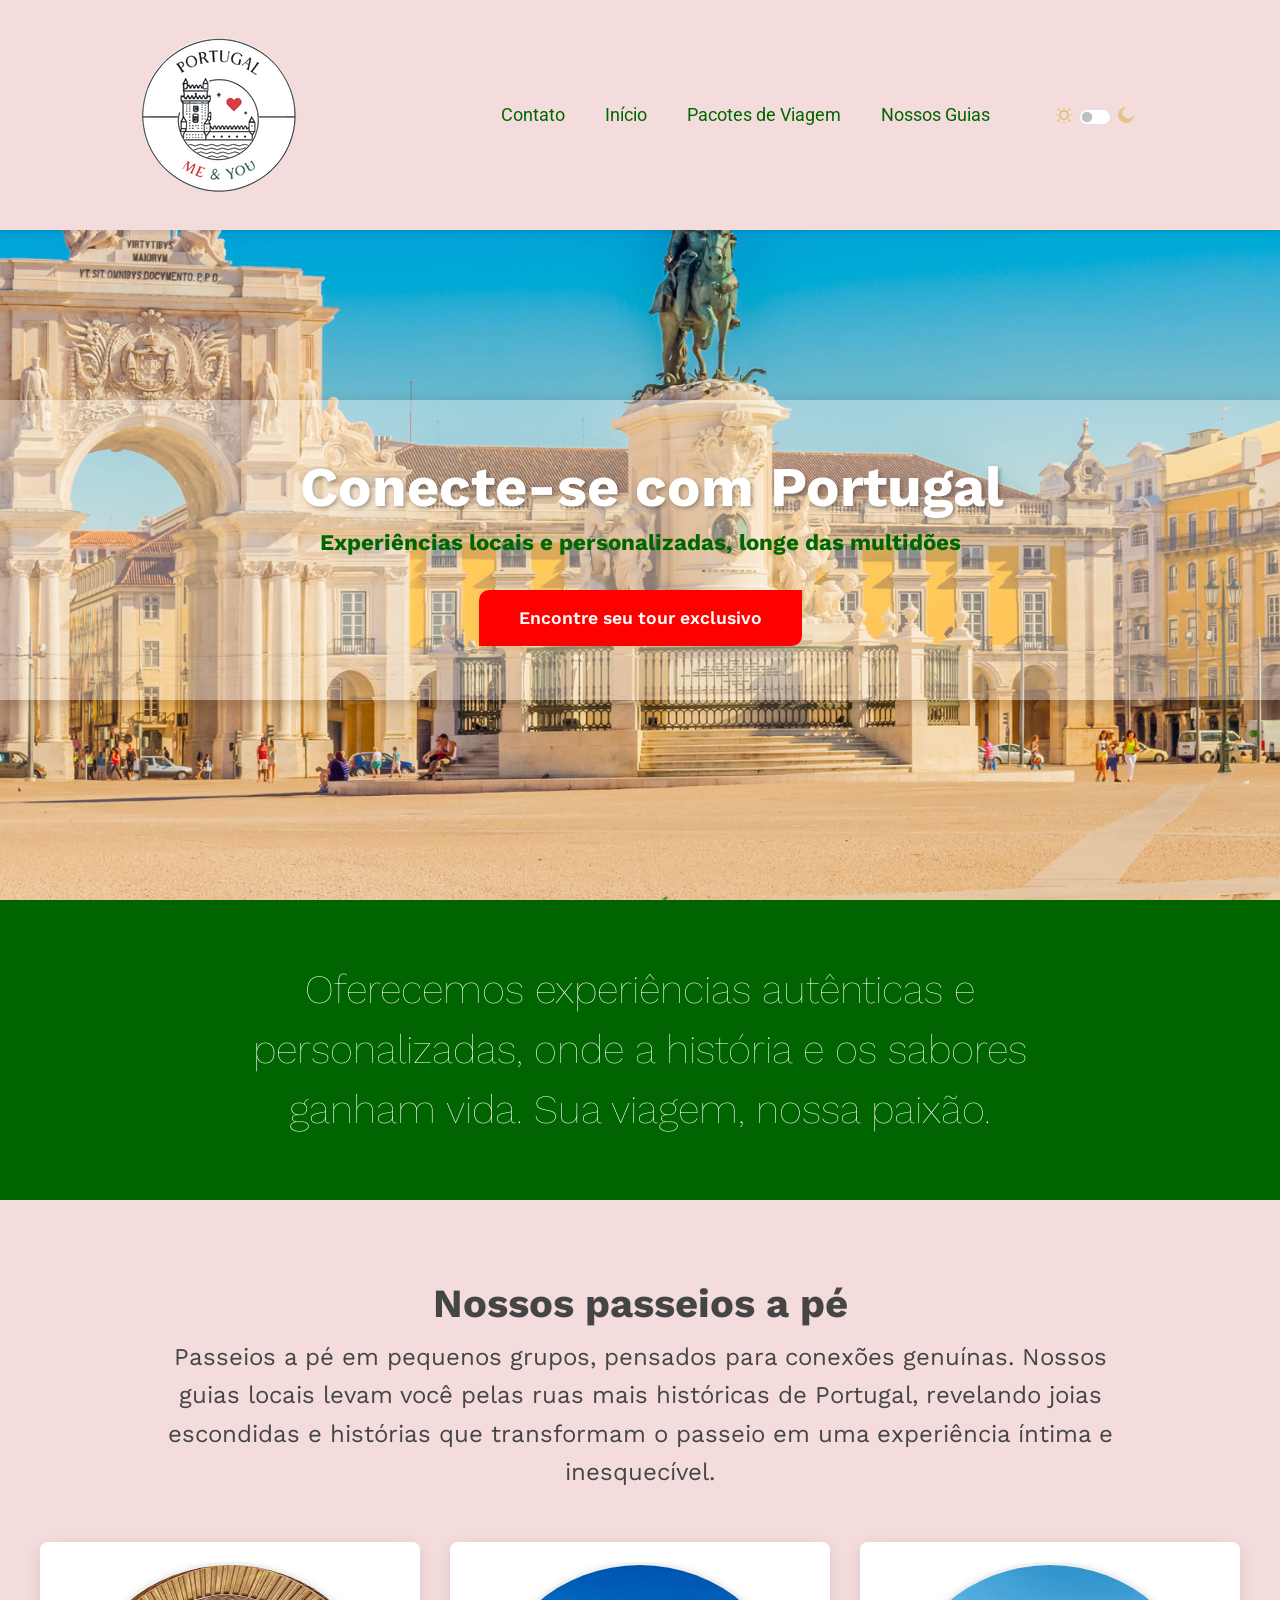
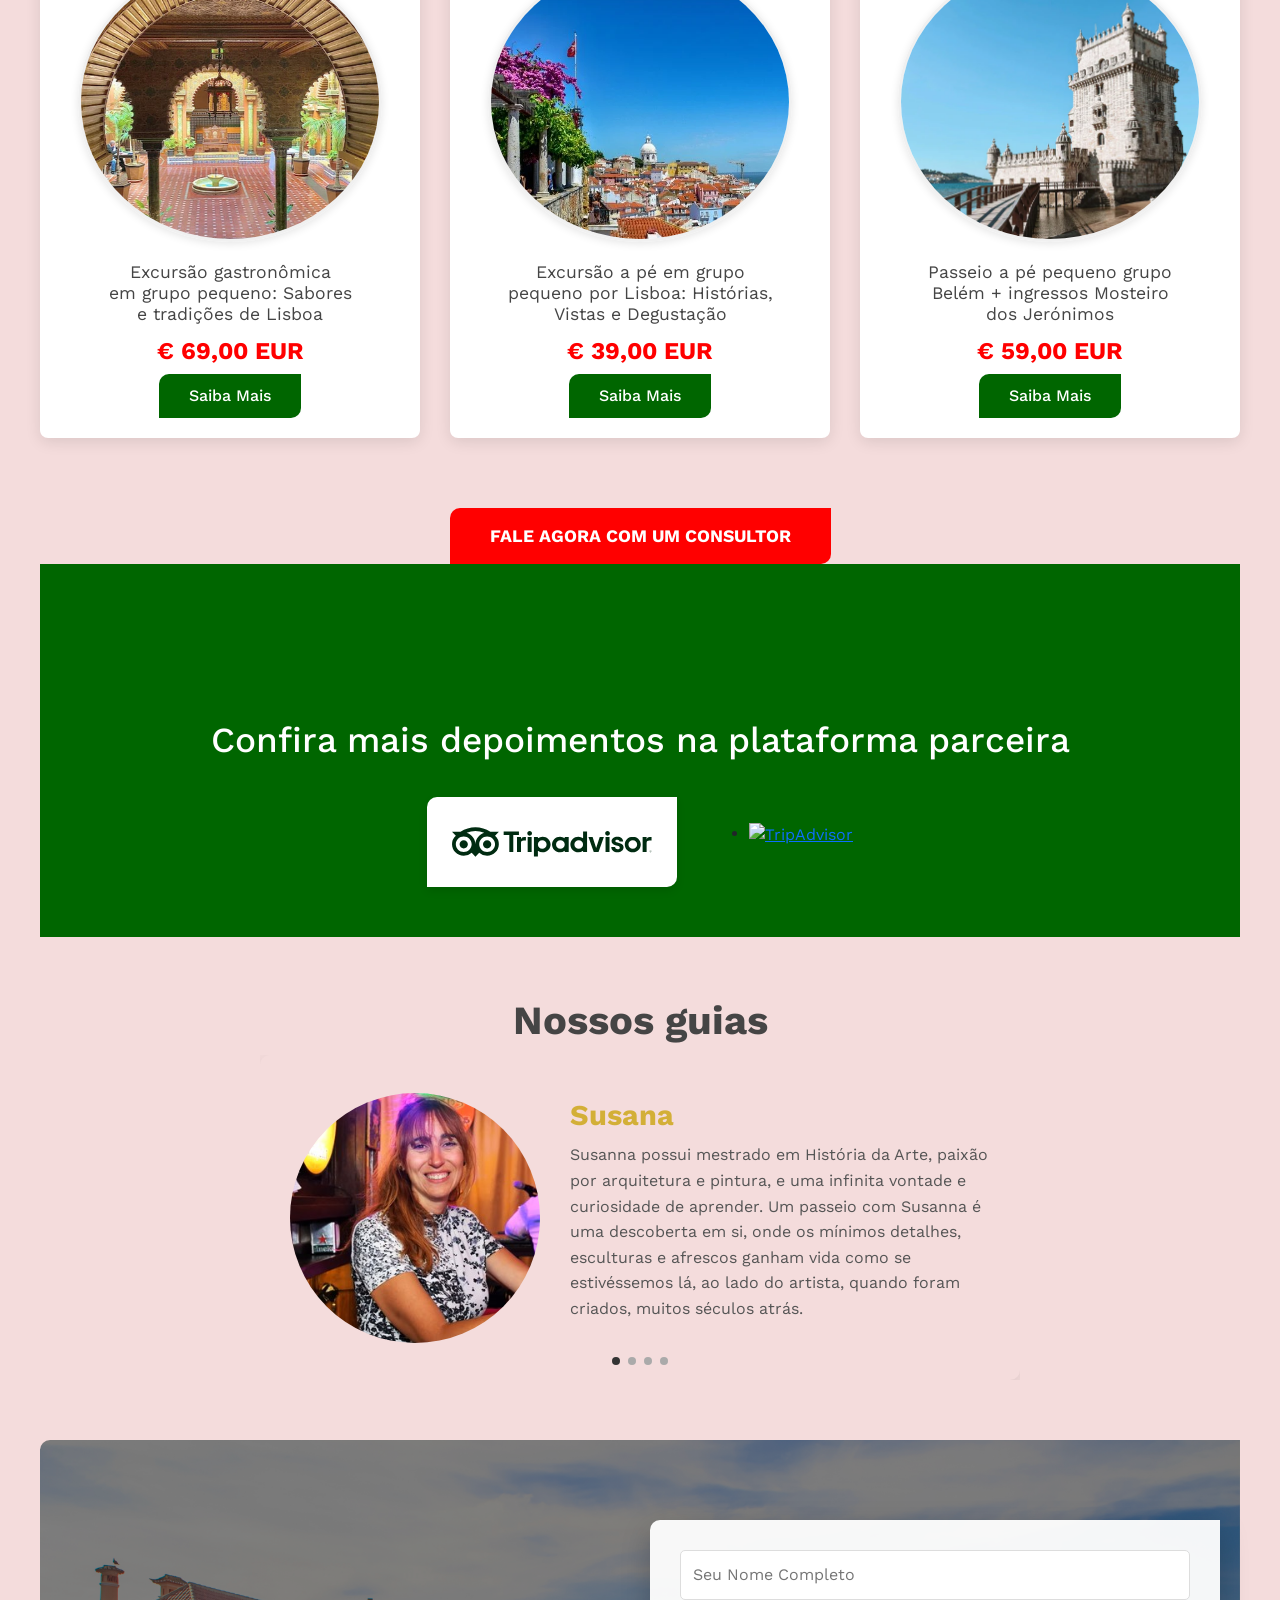
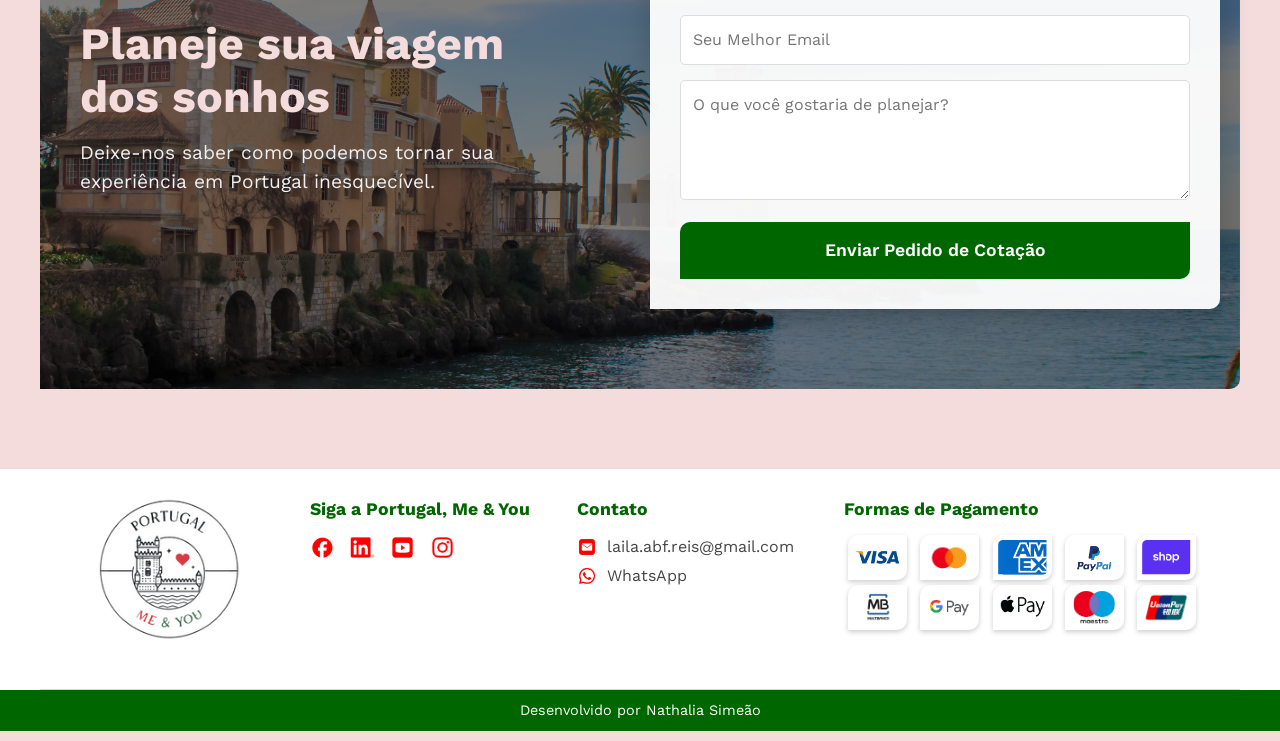
==== commit ca529ea9: "commit" ====
--- a/indexpmy.html/index.html
+++ b/indexpmy.html/index.html
@@ -131,16 +131,30 @@
         <a href="#formulario-cta" class="main-cta-button">FALE AGORA COM UM CONSULTOR</a>
 
     <section class="section-partners-footer">
-        <p class="partners-cta">Confira mais depoimentos na plataforma parceira</p>
+    <p class="partners-cta">Confira mais depoimentos na plataforma parceira</p>
+    
+    <div class="partners-grid">
+        <a href="https://www.tripadvisor.com/Attraction_Review-g189158-d33249702-Reviews-Portugal_Me_and_You-Lisbon_Lisbon_District_Central_Portugal.html" target="_blank" rel="noopener noreferrer" class="partner-link">
+            <div class="partner-logo">
+                <img src="assets/tripadvisor.svg" alt="TripAdvisor">
+            </div>
+        </a>
         
-        <div class="partners-grid">
-            <a href="https://www.tripadvisor.com/Attraction_Review-g189158-d33249702-Reviews-Portugal_Me_and_You-Lisbon_Lisbon_District_Central_Portugal.html" target="_blank" rel="noopener noreferrer" class="partner-link">
-                <div class="partner-logo">
-                    <img src="assets/tripadvisor.svg" alt="TripAdvisor">
-                </div>
-            </a>
-            </div>
-    </section>
+        <div class="tripadvisor-widget-display">
+            <div id="TA_selfserveprop563" class="TA_selfserveprop">
+                <ul id="8jIV4RC" class="TA_links ShgM1FMAWus">
+                    <li id="h5liWA" class="UBrPR7xu">
+                        <a target="_blank" href="https://www.tripadvisor.com.br/Attraction_Review-g189158-d33249702-Reviews-Portugal_Me_and_You-Lisbon_Lisbon_District_Central_Portugal.html">
+                            <img src="https://www.tripadvisor.com.br/img/cdsi/img2/branding/v2/Tripadvisor_lockup_horizontal_secondary_registered-11900-2.svg" alt="TripAdvisor"/>
+                        </a>
+                    </li>
+                </ul>
+            </div>
+            <script async src="https://www.jscache.com/wejs?wtype=selfserveprop&amp;uniq=563&amp;locationId=33249702&amp;lang=pt&amp;rating=true&amp;nreviews=4&amp;writereviewlink=true&amp;popIdx=true&amp;iswide=true&amp;border=true&amp;display_version=2" data-loadtrk onload="this.loadtrk=true"></script>
+        </div>
+        
+    </div>
+</section>
     
     <section class="section-guides">
     <div class="container-guia">
@@ -228,16 +242,16 @@
                     <h4>Siga a Portugal, Me & You</h4>
                     <div class="social-links">
                         <a href="#" target="_blank" class="social-link facebook">
-                            <img src="assets/iconfacebookmc.png" alt="Facebook" class="social-icon-img">
+                            <img src="./assets/iconfacebookmc.png" alt="Facebook" class="social-icon-img">
                         </a>
                         <a href="#" target="_blank" class="social-link linkedin">
-                            <img src="assets/iconlinkedinmc.png" alt="LinkedIn" class="social-icon-img">
+                            <img src="./assets/iconlinkedinmc.png" alt="LinkedIn" class="social-icon-img">
                         </a>
                         <a href="#" target="_blank" class="social-link youtube">
-                            <img src="assets/iconyoutubemc.png" alt="YouTube" class="social-icon-img">
+                            <img src="./assets/iconyoutubemc.png" alt="YouTube" class="social-icon-img">
                         </a>
                         <a href="#" target="_blank" class="social-link instagram">
-                            <img src="assets/iconinstagrammc.png" alt="Instagram" class="social-icon-img">
+                            <img src="./assets/iconinstagrammc.png" alt="Instagram" class="social-icon-img">
                         </a>
                     </div>
                 </div>
--- a/indexpmy.html/banner1.css
+++ b/indexpmy.html/banner1.css
@@ -1,7 +1,7 @@
 .portugal-banner-1 {
     /* Seu CSS original */
     align-items: center;
-    background: url('../assets/img/banner-lisboa.png') no-repeat center center/cover;
+    background: url('assets/bannerlisboa.png') no-repeat center center/cover;
     background-attachment: fixed; 
     display: flex;
     justify-content: center; 
--- a/indexpmy.html/form.css
+++ b/indexpmy.html/form.css
@@ -5,7 +5,7 @@
 .section-cta-form {
     /* Define o background com a imagem */
     background: linear-gradient(rgba(0, 0, 0, 0.5), rgba(0, 0, 0, 0.5)), 
-                url('/assets/img/fundo\ form.png') no-repeat center center;
+                url('assets/fundoform.png') no-repeat center center;
     background-size: cover;
     padding: 80px 20px;
     color: #FFFFFF;
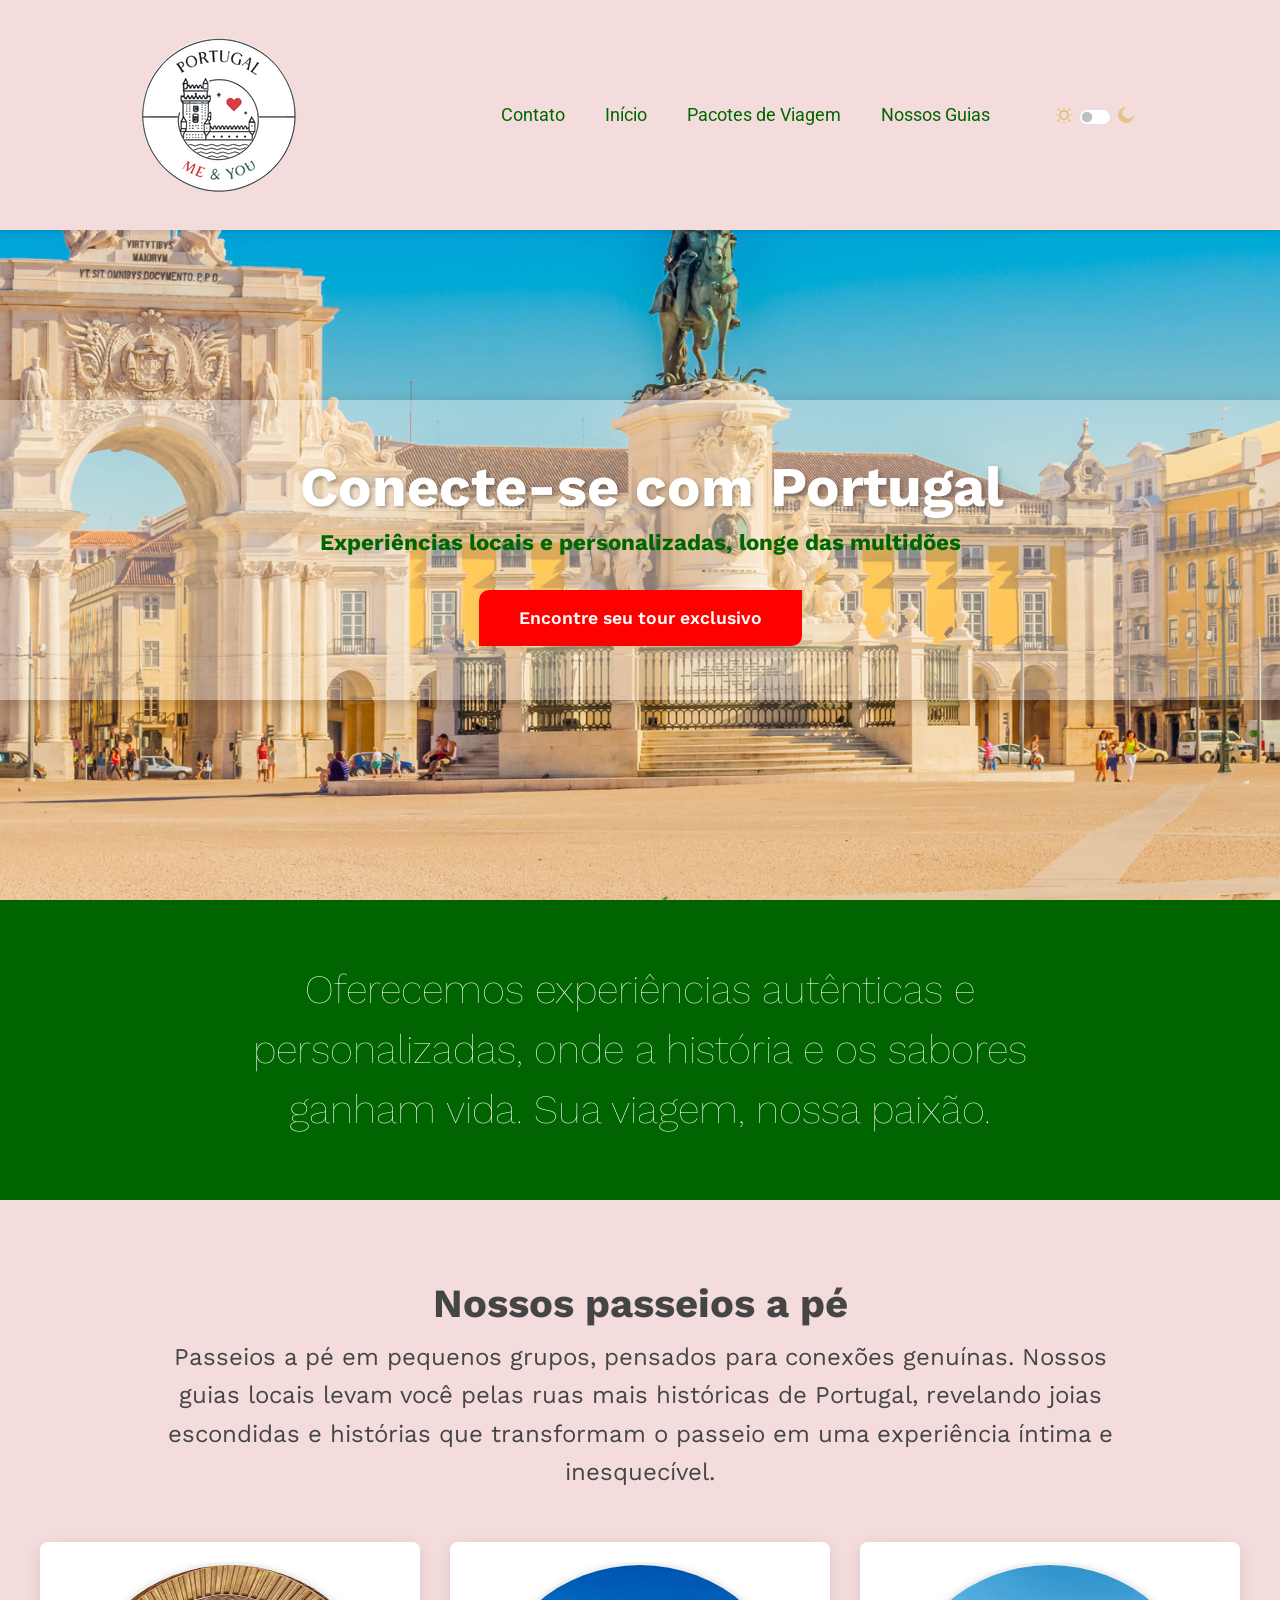
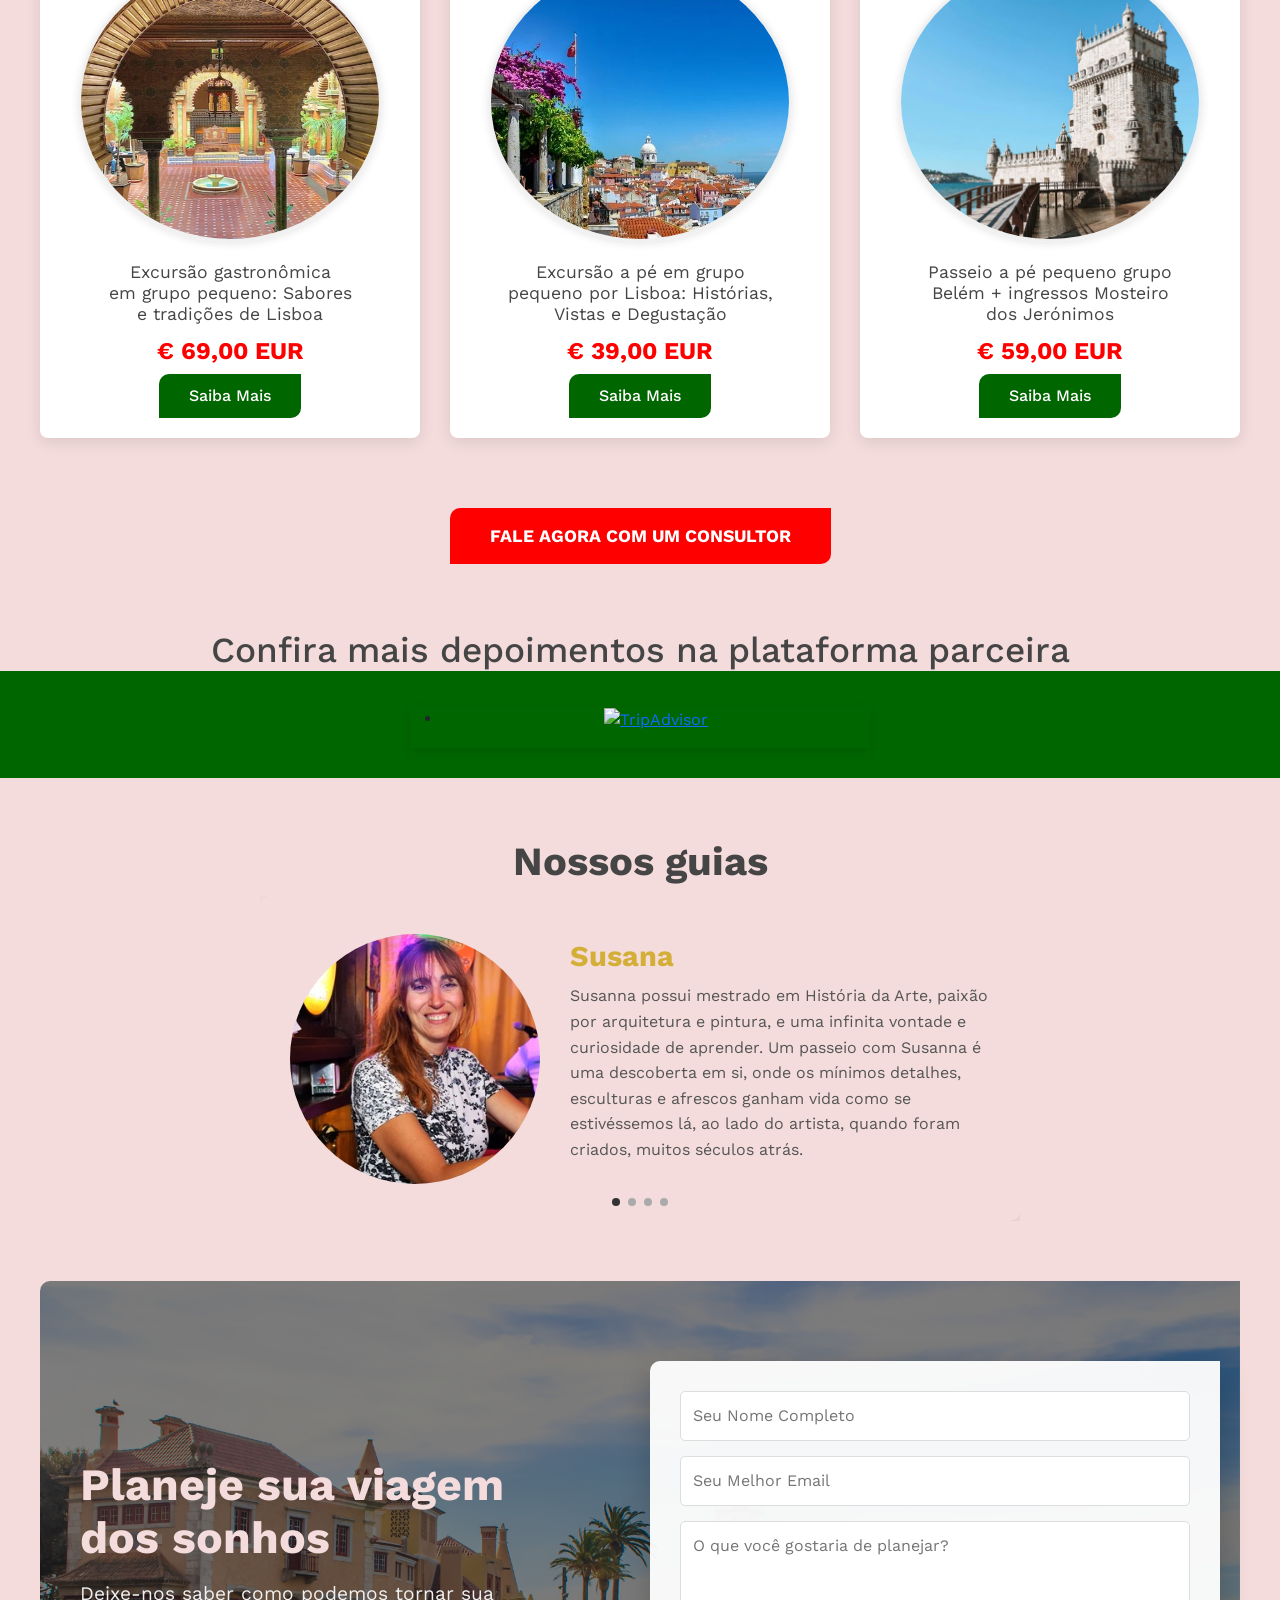
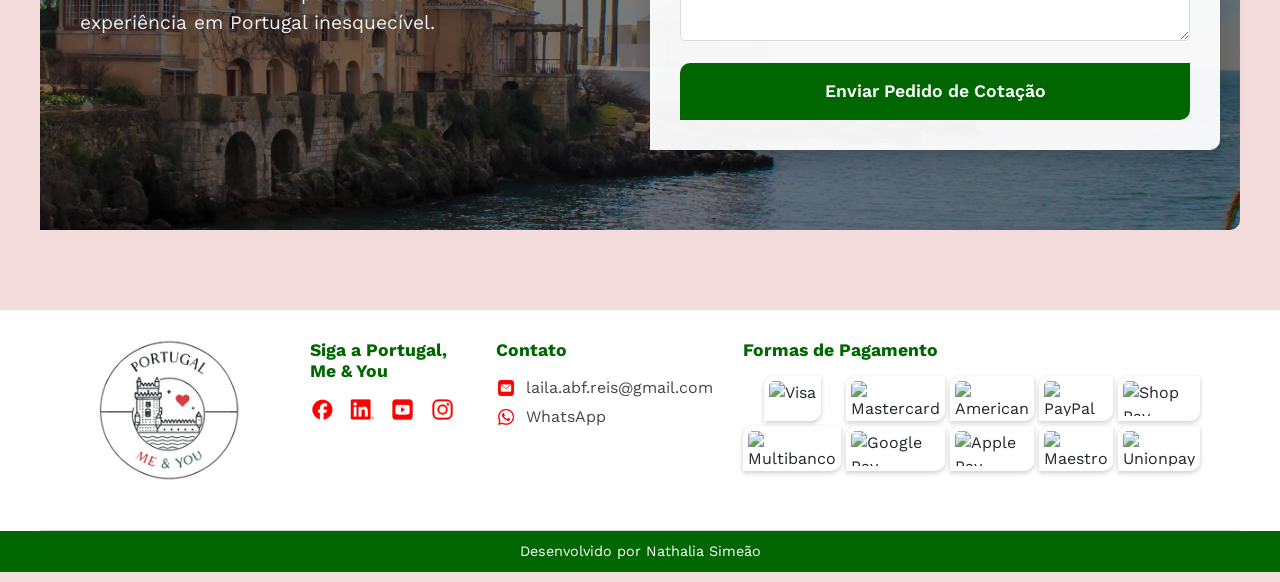
==== commit f4c1c0d2: "commit" ====
--- a/indexpmy.html/index.html
+++ b/indexpmy.html/index.html
@@ -130,15 +130,10 @@
 
         <a href="#formulario-cta" class="main-cta-button">FALE AGORA COM UM CONSULTOR</a>
 
-    <section class="section-partners-footer">
+<section class="section-partners-footer">
     <p class="partners-cta">Confira mais depoimentos na plataforma parceira</p>
     
     <div class="partners-grid">
-        <a href="https://www.tripadvisor.com/Attraction_Review-g189158-d33249702-Reviews-Portugal_Me_and_You-Lisbon_Lisbon_District_Central_Portugal.html" target="_blank" rel="noopener noreferrer" class="partner-link">
-            <div class="partner-logo">
-                <img src="assets/tripadvisor.svg" alt="TripAdvisor">
-            </div>
-        </a>
         
         <div class="tripadvisor-widget-display">
             <div id="TA_selfserveprop563" class="TA_selfserveprop">
@@ -231,72 +226,73 @@
     </div>
 </section>
     </main>
-<footer class="main-footer">
-        <div class="footer-top">
-            <div class="footer-logo-container">
-                <img src="assets/logopmy200px.png" alt="Portugal, Me & You Logo" class="footer-logo">
-            </div>
-
-            <div class="footer-content-grid">
-                <div class="footer-column footer-social">
-                    <h4>Siga a Portugal, Me & You</h4>
-                    <div class="social-links">
-                        <a href="#" target="_blank" class="social-link facebook">
-                            <img src="./assets/iconfacebookmc.png" alt="Facebook" class="social-icon-img">
+
+    <footer class="main-footer">
+    <div class="footer-top">
+        <div class="footer-logo-container">
+            <img src="assets/logopmy200px.png" alt="Portugal, Me & You Logo" class="footer-logo">
+        </div>
+
+        <div class="footer-content-grid">
+            <div class="footer-column footer-social">
+                <h4>Siga a Portugal, Me & You</h4>
+                <div class="social-links">
+                    <a href="#" target="_blank" class="social-link facebook">
+                        <img src="assets/iconfacebookmc.png" alt="Facebook" class="social-icon-img" data-icon-light="assets/iconfacebookmc.png" data-icon-dark="assets/iconfacebookmn.png">
+                    </a>
+                    <a href="#" target="_blank" class="social-link linkedin">
+                        <img src="assets/iconlinkedinmc.png" alt="LinkedIn" class="social-icon-img" data-icon-light="assets/iconlinkedinmc.png" data-icon-dark="assets/iconlinkedinmn.png">
+                    </a>
+                    <a href="#" target="_blank" class="social-link youtube">
+                        <img src="assets/iconyoutubemc.png" alt="YouTube" class="social-icon-img" data-icon-light="assets/iconyoutubemc.png" data-icon-dark="assets/iconyoutubemn.png">
+                    </a>
+                    <a href="#" target="_blank" class="social-link instagram">
+                        <img src="assets/iconinstagrammc.png" alt="Instagram" class="social-icon-img" data-icon-light="assets/iconinstagrammc.png" data-icon-dark="assets/iconinstagrammn.png">
+                    </a>
+                </div>
+            </div>
+
+            <div class="footer-column footer-contact" id="contato">
+                <h4>Contato</h4>
+    
+                <div class="contact-line email-line">
+                    <img src="assets/iconemailmc.png" alt="Email" class="contact-icon" data-icon-light="assets/iconemailmc.png" data-icon-dark="assets/iconemailmn.png">
+                    <p><a href="mailto:laila.abf.reis@gmail.com">laila.abf.reis@gmail.com</a></p>
+                </div>
+    
+                <div class="contact-line whatsapp-line">
+                    <img src="assets/iconwhatsappmc.png" alt="WhatsApp" class="contact-icon" data-icon-light="assets/iconwhatsappmc.png" data-icon-dark="assets/iconwhatsappmn.png">
+                    <p>
+                        <a href="https://wa.me/351969261394" target="_blank" rel="noopener noreferrer">
+                            WhatsApp
                         </a>
-                        <a href="#" target="_blank" class="social-link linkedin">
-                            <img src="./assets/iconlinkedinmc.png" alt="LinkedIn" class="social-icon-img">
-                        </a>
-                        <a href="#" target="_blank" class="social-link youtube">
-                            <img src="./assets/iconyoutubemc.png" alt="YouTube" class="social-icon-img">
-                        </a>
-                        <a href="#" target="_blank" class="social-link instagram">
-                            <img src="./assets/iconinstagrammc.png" alt="Instagram" class="social-icon-img">
-                        </a>
-                    </div>
-                </div>
-
-                <div class="footer-column footer-contact" id="contato">
-                <h4>Contato</h4>
-    
-                <div class="contact-line email-line">
-                    <img src="assets/iconemailmc.png" alt="Email" class="contact-icon">
-                    <p><a href="mailto:laila.abf.reis@gmail.com">laila.abf.reis@gmail.com</a></p>
-                </div>
-    
-                <div class="contact-line whatsapp-line">
-                    <img src="assets/iconwhatsappmc.png" alt="WhatsApp" class="contact-icon">
-                    <p>
-                    <a href="https://wa.me/351969261394" target="_blank" rel="noopener noreferrer">
-                    WhatsApp
-                    </a>
                     </p>
                 </div>
-                </div>
-
-                <div class="footer-column footer-payments">
-                    <h4>Formas de Pagamento</h4>
-                    <div class="payment-icons-grid">
-                        <img src="assets/lgvisa.svg" alt="Visa">
-                        <img src="assets/lgmastercard.svg" alt="Mastercard">
-                        <img src="assets/lgamericanexprexx.svg" alt="American Express">
-                        <img src="assets/lgpaypal.svg" alt="PayPal">
-                        <img src="assets/lgshop.svg" alt="Shop Pay">
-                        <img src="assets/lgmbmultibanco.svg" alt="Multibanco">
-                        <img src="assets/lggooglepay.svg" alt="Google Pay">
-                        <img src="assets/lgapplepay.svg" alt="Apple Pay">
-                        <img src="assets/lgmaestro.svg" alt="Maestro">
-                        <img src="assets/lgunionpay.svg" alt="Unionpay">
-                    </div>
-                </div>
-            </div> 
+            </div>
+
+            <div class="footer-column footer-payments">
+                <h4>Formas de Pagamento</h4>
+                <div class="payment-icons-grid">
+                    <img src="assets/Logo - visa.svg" alt="Visa">
+                    <img src="assets/Logo - Mastercard.svg" alt="Mastercard">
+                    <img src="assets/Logo - American Express.svg" alt="American Express">
+                    <img src="assets/Logo - Paypal.svg" alt="PayPal">
+                    <img src="assets/Logo - Shop.svg" alt="Shop Pay">
+                    <img src="assets/Logo - MB Multibanco.svg" alt="Multibanco">
+                    <img src="assets/Logo - google pay.svg" alt="Google Pay">
+                    <img src="assets/Logo - Apple pay.svg" alt="Apple Pay">
+                    <img src="assets/Logo - Maestro.svg" alt="Maestro">
+                    <img src="assets/Logo - Unionpay.svg" alt="Unionpay">
+                </div>
+            </div>
         </div> 
-        <div class="footer-copyright-line">
-            Desenvolvido por Nathalia Simeão
-        </div>
-        
-        <div class="footer-bottom-bar"></div>
-    </footer>
+    </div> 
+    <div class="footer-copyright-line">
+        Desenvolvido por Nathalia Simeão
+    </div>
+    
+    <div class="footer-bottom-bar"></div>
+</footer>
     
     <script src="https://cdn.jsdelivr.net/npm/bootstrap@5.3.0-alpha2/dist/js/bootstrap.bundle.min.js"
     integrity="sha384-qKXV1j0HvMUeCBQ+QVp7JcfGl760yU08IQ+GpUo5hlbpg51QRiuqHAJz8+BrxE/N"
--- a/indexpmy.html/footer.css
+++ b/indexpmy.html/footer.css
@@ -36,6 +36,22 @@
     text-align: left;
 }
 
+.contact-line.tripadvisor-line {
+    text-align: left; 
+    display: block; 
+    margin-top: 20px; 
+    margin-left: -10px;
+    margin-right: 0;
+    transition: transform 0.3s ease-in-out, box-shadow 0.3s ease-in-out; 
+}
+
+.contact-line.tripadvisor-line:hover {
+    transform: scale(1.02);
+
+}
+
+
+
 .footer-column h4 {
     font-size: 1.1rem;
     font-weight: 700;
--- a/indexpmy.html/sectionprovasocial.css
+++ b/indexpmy.html/sectionprovasocial.css
@@ -1,3 +1,14 @@
+/* ---------------------------------------------------- */
+/* 1. CORREÇÕES GLOBAIS E SEÇÃO DEPOIMENTOS (TESTIMONIALS) */
+/* ---------------------------------------------------- */
+
+body, html {
+    overflow-x: hidden; 
+    width: 100%; 
+    margin: 0;
+    padding: 0;
+}
+
 .section-testimonials-header {
     text-align: center;
     background-color: var(--cor-primeira-background); 
@@ -12,8 +23,7 @@
     margin-bottom: 40px;
 }
 
-/* --- GRID DEPOIMENTOS (Com Margem Negativa para sobreposição) --- */
-
+/* --- GRID DEPOIMENTOS (Com Margem POSITIVA) --- */
 .testimonials-grid {
     display: grid;
     grid-template-columns: repeat(3, 1fr);
@@ -21,7 +31,7 @@
     max-width: 1200px;
     margin: 0 auto;
     padding: 0 40px;
-    margin-bottom: -100px; 
+    margin-bottom: 50px; 
     position: relative; 
     z-index: 2;
 }
@@ -37,7 +47,7 @@
 
 .testimonial-card .quote {
     font-style: italic;
-    font-size: 1.1rem;
+    font-size: 1.3rem;
     color: #555555;
     margin-bottom: 20px;
     position: relative;
@@ -70,113 +80,133 @@
     font-size: 0.85rem;
 }
 
-
-/* --- SEÇÃO INFERIOR: Parceiros (Fundo Verde) --- */
+/* ---------------------------------------------------- */
+/* 2. SEÇÃO PARCEIROS/WIDGET (Fundo Gradiente Linear) */
+/* ---------------------------------------------------- */
 
 .section-partners-footer {
     text-align: center;
-    background-color: #006600; 
-    
-    /* Padding Top compensa a margem negativa dos depoimentos */
-    padding-top: 150px; 
-    padding-bottom: 50px; /* Padding bottom normal */
-    padding-left: 40px;
-    padding-right: 40px;
+    width: 100vw; 
+    margin-left: calc(50% - 50vw); 
+    background: linear-gradient(
+        to bottom,
+        #F4DCDC 0%,
+        #F4DCDC 50%,
+        #006600 50%,
+        #006600 100%
+    );
+    padding: 60px 20px 30px 20px;
 }
 
 .partners-cta {
     font-size: 2.2rem;
     font-weight: 500;
-    color: #FFFFFF;
-    margin-bottom: 30px;
+    color: #454545;
+    margin: 0 auto 30px auto;
+    max-width: 1200px;
+    padding: 0 20px;
 }
 
 .partners-grid {
     display: flex;
     justify-content: center;
     align-items: center;
-    gap: 40px;
-    max-width: 1000px;
     margin: 0 auto;
-}
-
-.partner-logo {
-    background-color: #FFFFFF;
-    border-radius: 10px 0 10px 0;
-    width: 250px; 
-    height: 90px;
-    display: flex;
-    align-items: center;
-    justify-content: center;
-    box-shadow: 0 4px 8px rgba(0, 0, 0, 0.1);
-}
-
-.partner-logo img {
-    max-width: 80%; 
-    max-height: 60px;
-    width: auto;
-    height: auto;
+    width: 100%;
+    padding: 0 20px;
+}
+
+/* ---------------------------------------------------- */
+/* AJUSTES NO WIDGET (para corrigir sombra lateral e zoom) */
+/* ---------------------------------------------------- */
+
+#TA_selfserveprop563, 
+#COSMIDSSP,
+.TA_selfserveprop {
+    width: 100% !important; 
+    max-width: 460px; 
+    margin: 0 auto !important; 
+    box-sizing: border-box;
+}
+
+.tripadvisor-widget-display {
+    max-width: 460px; 
+    width: 100%; 
+    margin: 0 auto;
     display: block;
+    box-sizing: border-box;
+    transition: transform 0.3s ease-in-out, box-shadow 0.3s ease-in-out;
+    box-shadow: 0 4px 10px rgba(0, 0, 0, 0.1);
+}
+
+.tripadvisor-widget-display:hover {
+    transform: scale(1.01); 
+    box-shadow: 0 8px 20px rgba(0, 0, 0, 0.2);
+    z-index: 10; 
+}
+
+/* ---------------------------------------------------- */
+/* 3. MODO NOTURNO (DARK MODE) - GRADIENTE TRANSPARENT PARA ROSA */
+/* ---------------------------------------------------- */
+
+body[data-bs-theme="dark"] .section-partners-footer {
+    background: linear-gradient(
+        to bottom,
+        transparent 0%,
+        transparent 50%,
+        #F4DCDC 50%,
+        #F4DCDC 100%
+    );
+}
+
+body[data-bs-theme="dark"] .partners-cta {
+    color: #F4DCDC;
 }
 
 body[data-bs-theme="dark"] .section-testimonials-header {
     background-color: #000000; 
+    padding-bottom: 0;
 }
 
 body[data-bs-theme="dark"] .section-testimonials-header .section-title {
-    color: #FFFFFF; /* Título Branco */
-}
-
-/* Cartões de Depoimento (Mantidos Brancos) */
+    color: #FFFFFF;
+}
+
 body[data-bs-theme="dark"] .testimonial-card {
-    background-color: #FFFFFF; 
+    background-color: #121212; 
+    color: #ffffff;
     box-shadow: 0 4px 10px rgba(255, 255, 255, 0.1); 
 }
 
-/* Fundo Inferior: Rosa Claro/Bege no Dark Mode */
-body[data-bs-theme="dark"] .section-partners-footer {
-    background-color: var(--cor-primeira-background); /* Rosa Claro/Bege */
-}
-
-body[data-bs-theme="dark"] .partners-cta {
-    color: #333333; /* Texto Escuro */
-}
-
-@media (max-width: 991.98px) {
+/* ---------------------------------------------------- */
+/* 4. RESPONSIVIDADE (MOBILE / TABLET) */
+/* ---------------------------------------------------- */
+
+@media (max-width: 900px) {
     .testimonials-grid {
-        grid-template-columns: 1fr; /* 1 coluna no tablet */
-        max-width: 450px; /* Limita a largura do grid */
-        margin-bottom: -80px; /* Reduz a margem negativa */
+        grid-template-columns: repeat(2, 1fr);
         padding: 0 20px;
     }
-    
-    .section-partners-footer {
-        padding-top: 130px; /* Compensa a margem negativa reduzida */
-    }
-
-    .partner-logo {
-        padding: 10px 20px;
-        flex-basis: 40%;
-    }
-}
-
-@media (max-width: 767.98px) {
+
+    .partners-cta {
+        font-size: 1.8rem;
+    }
+}
+
+@media (max-width: 600px) {
     .testimonials-grid {
-        margin-bottom: -50px; /* Margem negativa menor em mobile */
-        max-width: 90%;
-    }
-    
-    .section-partners-footer {
-        padding-top: 100px; /* Compensa a margem negativa */
-    }
-    
-    .partners-grid {
+        grid-template-columns: 1fr;
         gap: 20px;
-        flex-direction: column; /* Empilha os logos no mobile */
-        align-items: stretch;
-    }
-    .partner-logo {
-        max-width: 100%;
-        padding: 10px;
+        padding: 0 16px;
+    }
+
+    .section-testimonials-header .section-title {
+        font-size: 1.6rem;
+        margin-bottom: 24px;
+    }
+
+    .partners-cta {
+        font-size: 1.5rem;
+        padding: 0 16px;
     }
 }
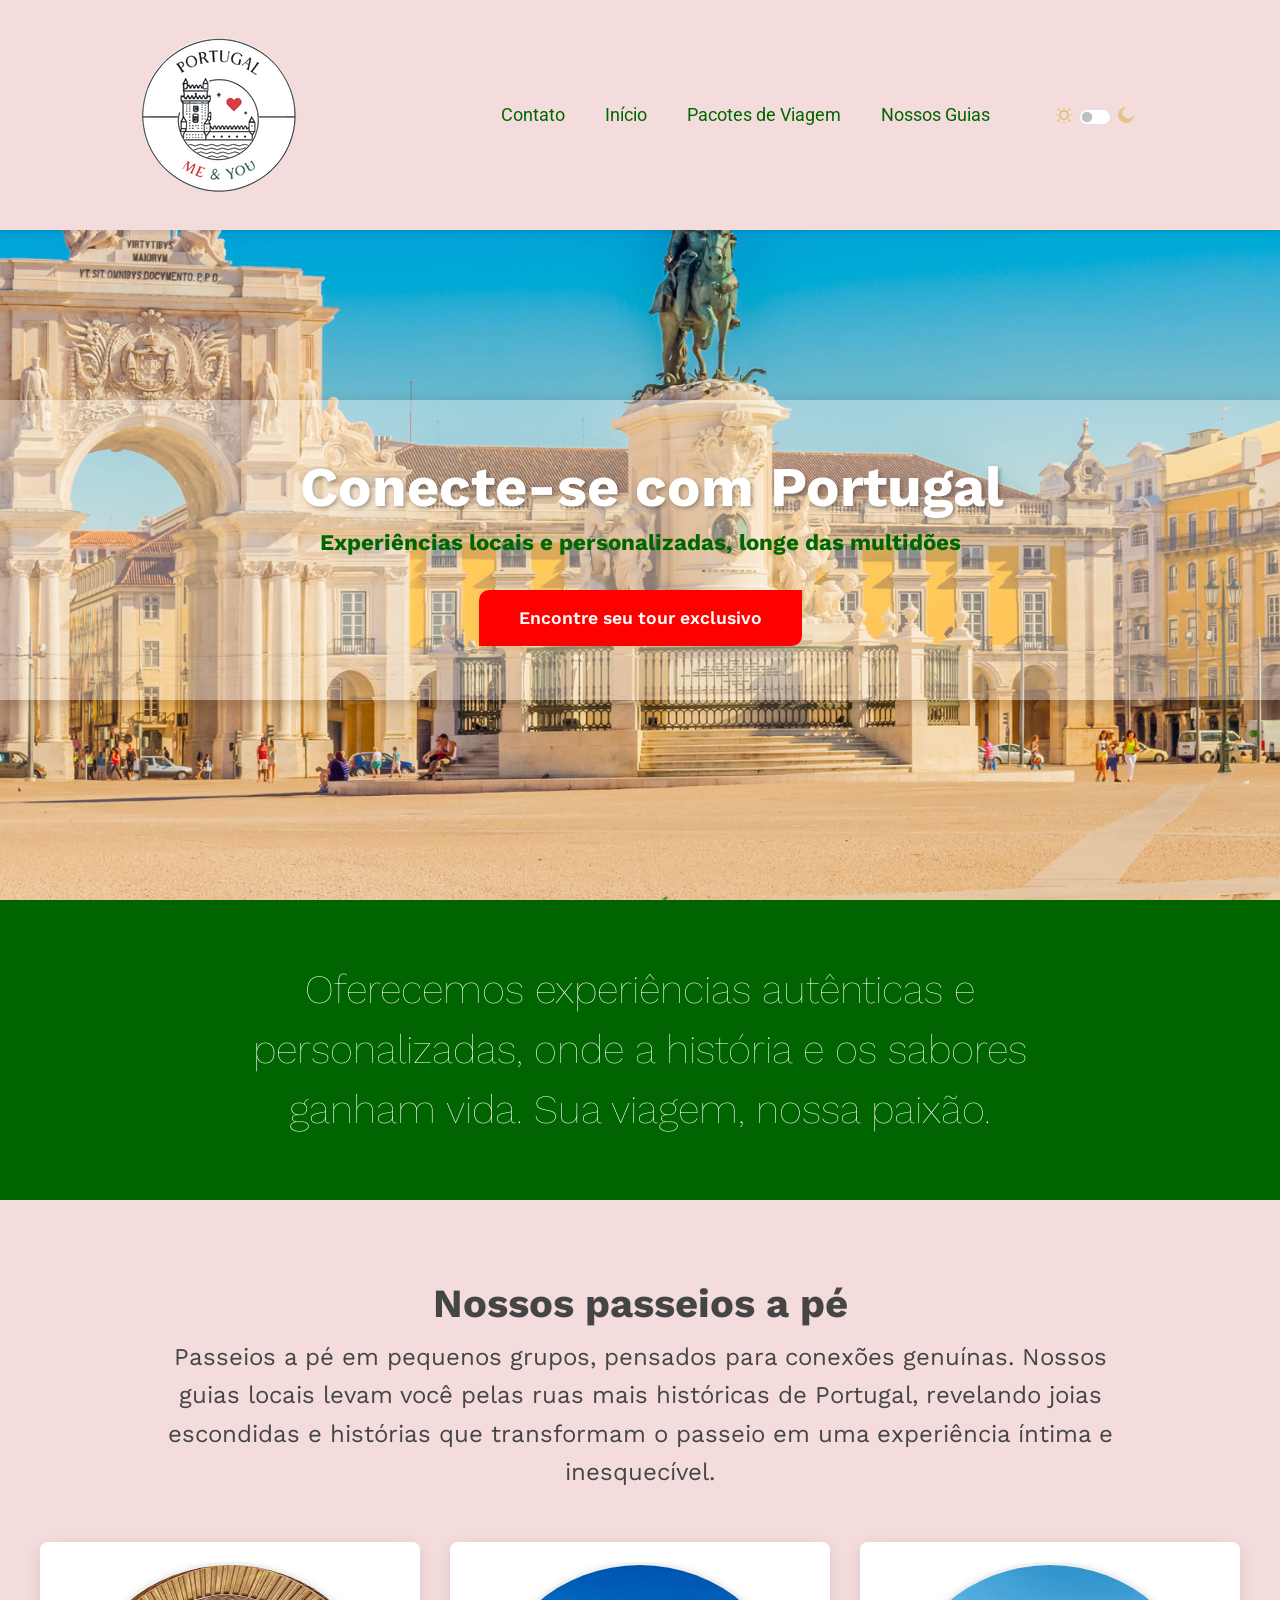
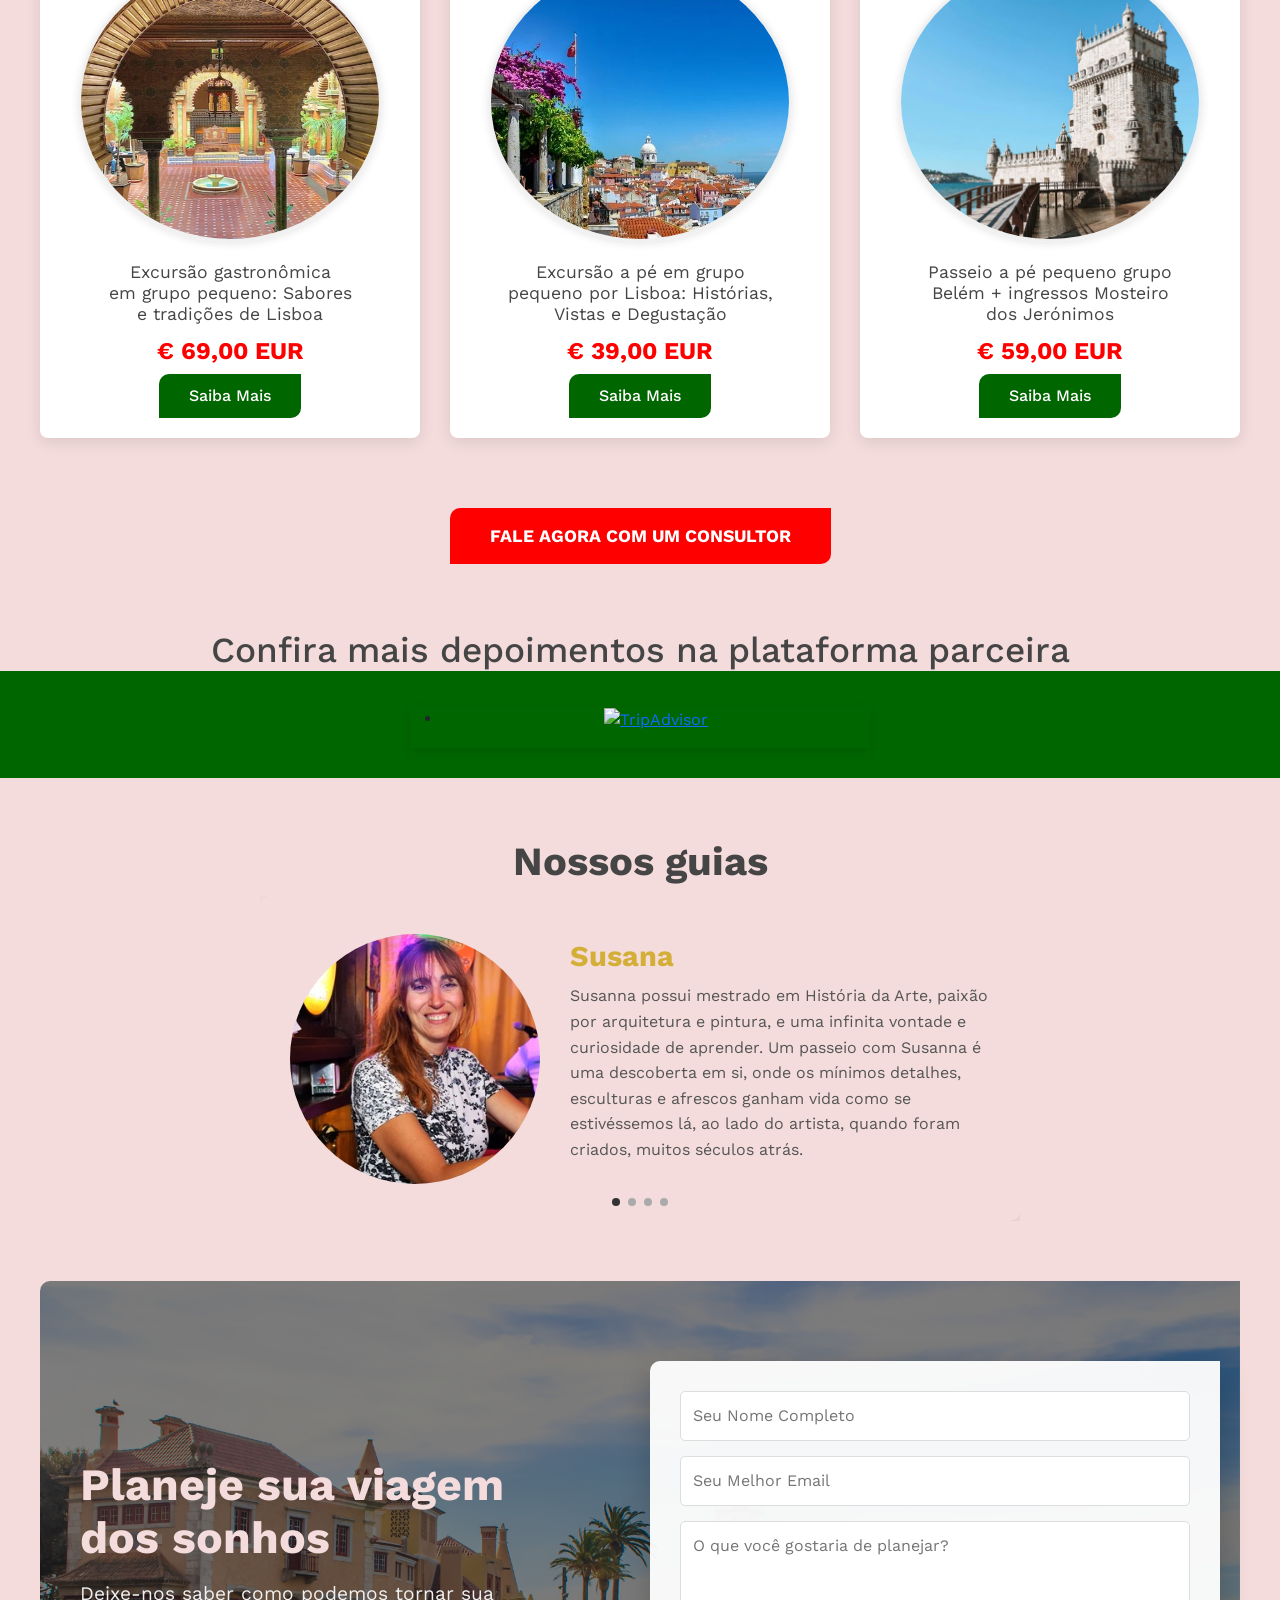
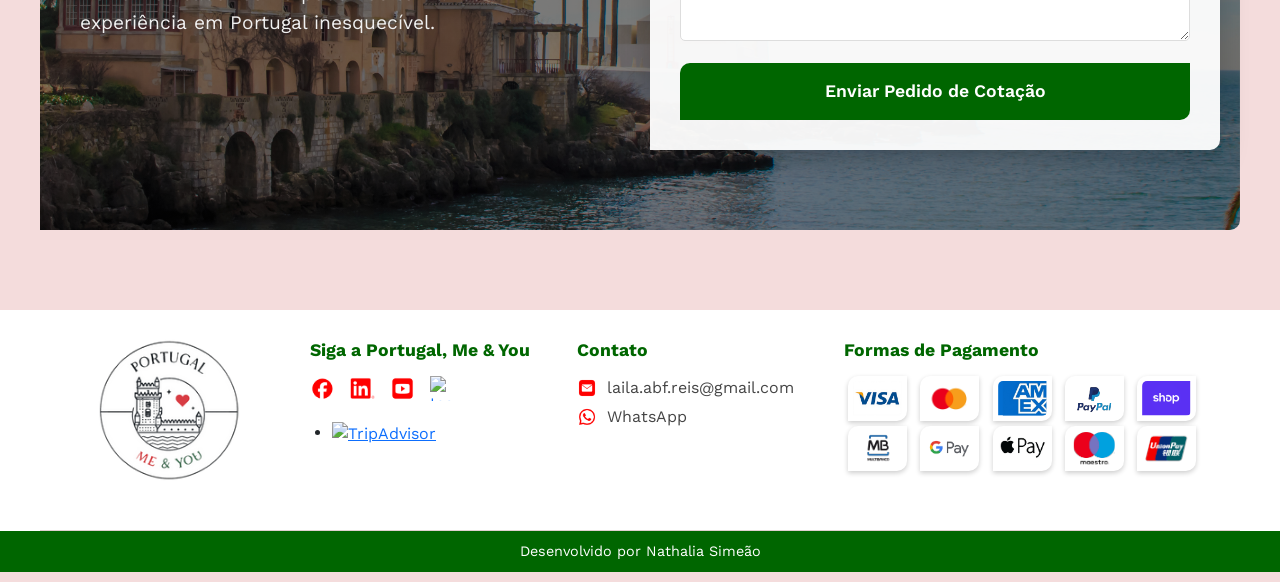
==== commit 804da236: "Commit" ====
--- a/indexpmy.html/index.html
+++ b/indexpmy.html/index.html
@@ -247,8 +247,21 @@
                         <img src="assets/iconyoutubemc.png" alt="YouTube" class="social-icon-img" data-icon-light="assets/iconyoutubemc.png" data-icon-dark="assets/iconyoutubemn.png">
                     </a>
                     <a href="#" target="_blank" class="social-link instagram">
-                        <img src="assets/iconinstagrammc.png" alt="Instagram" class="social-icon-img" data-icon-light="assets/iconinstagrammc.png" data-icon-dark="assets/iconinstagrammn.png">
+                    <img src="assets/iconinstagrammc.png" alt="Instagram" class="social-icon-img" data-icon-light="iconinstagrammc.png" data-icon-dark="iconinstagrammn.png">
                     </a>
+                </div>
+
+                <div class="contact-line tripadvisor-line">
+                    <div id="TA_rated911" class="TA_rated">
+                        <ul id="1uXeWJ" class="TA_links y9C9UM">
+                            <li id="j6Z8MzP" class="6iyHSsdn">
+                                <a target="_blank" href="https://www.tripadvisor.com.br/Attraction_Review-g189158-d33249702-Reviews-Portugal_Me_and_You-Lisbon_Lisbon_District_Central_Portugal.html">
+                                    <img src="https://www.tripadvisor.com.br/img/cdsi/img2/badges/ollie-11424-2.gif" alt="TripAdvisor"/>
+                                </a>
+                            </li>
+                        </ul>
+                    </div>
+                    <script async src="https://www.jscache.com/wejs?wtype=rated&amp;uniq=911&amp;locationId=33249702&amp;lang=pt&amp;display_version=2" data-loadtrk onload="this.loadtrk=true"></script>
                 </div>
             </div>
 
@@ -256,33 +269,37 @@
                 <h4>Contato</h4>
     
                 <div class="contact-line email-line">
-                    <img src="assets/iconemailmc.png" alt="Email" class="contact-icon" data-icon-light="assets/iconemailmc.png" data-icon-dark="assets/iconemailmn.png">
-                    <p><a href="mailto:laila.abf.reis@gmail.com">laila.abf.reis@gmail.com</a></p>
+                <img src="assets/iconemailmc.png" alt="Email" class="contact-icon" 
+                data-icon-light="assets/iconemailmc.png" 
+                data-icon-dark="assets/iconemailmn.png">
+                <p><a href="mailto:laila.abf.reis@gmail.com">laila.abf.reis@gmail.com</a></p>
                 </div>
     
                 <div class="contact-line whatsapp-line">
-                    <img src="assets/iconwhatsappmc.png" alt="WhatsApp" class="contact-icon" data-icon-light="assets/iconwhatsappmc.png" data-icon-dark="assets/iconwhatsappmn.png">
-                    <p>
-                        <a href="https://wa.me/351969261394" target="_blank" rel="noopener noreferrer">
-                            WhatsApp
-                        </a>
-                    </p>
+                <img src="assets/iconwhatsappmc.png" alt="WhatsApp" class="contact-icon" 
+                data-icon-light="assets/iconwhatsappmc.png" 
+                data-icon-dark="assets/iconwhatsappmn.png">
+                <p>
+                <a href="https://wa.me/351969261394" target="_blank" rel="noopener noreferrer">
+                    WhatsApp
+                </a>
+                </p>
                 </div>
             </div>
 
             <div class="footer-column footer-payments">
                 <h4>Formas de Pagamento</h4>
                 <div class="payment-icons-grid">
-                    <img src="assets/Logo - visa.svg" alt="Visa">
-                    <img src="assets/Logo - Mastercard.svg" alt="Mastercard">
-                    <img src="assets/Logo - American Express.svg" alt="American Express">
-                    <img src="assets/Logo - Paypal.svg" alt="PayPal">
-                    <img src="assets/Logo - Shop.svg" alt="Shop Pay">
-                    <img src="assets/Logo - MB Multibanco.svg" alt="Multibanco">
-                    <img src="assets/Logo - google pay.svg" alt="Google Pay">
-                    <img src="assets/Logo - Apple pay.svg" alt="Apple Pay">
-                    <img src="assets/Logo - Maestro.svg" alt="Maestro">
-                    <img src="assets/Logo - Unionpay.svg" alt="Unionpay">
+                    <img src="assets/lgvisa.svg" alt="Visa">
+                    <img src="assets/lgmastercard.svg" alt="Mastercard">
+                    <img src="assets/lgamericanexprexx.svg" alt="American Express">
+                    <img src="assets/lgpaypal.svg" alt="PayPal">
+                    <img src="assets/lgshop.svg" alt="Shop Pay">
+                    <img src="assets/lgmbmultibanco.svg" alt="Multibanco">
+                    <img src="assets/lggooglepay.svg" alt="Google Pay">
+                    <img src="assets/lgapplepay.svg" alt="Apple Pay">
+                    <img src="assets/lgmaestro.svg" alt="Maestro">
+                    <img src="assets/lgunionpay.svg" alt="Unionpay">
                 </div>
             </div>
         </div> 
@@ -301,5 +318,60 @@
 
     <script src="https://cdn.jsdelivr.net/npm/swiper@11/swiper-bundle.min.js"></script>
     <script src="./js/swiper-init.js"></script>
+
+    <script>
+    // Função principal que atualiza a fonte (src) dos ícones
+    function updateIconSources(isDarkMode) {
+        // Seleciona todos os ícones sociais (.social-icon-img) E ícones de contato (.contact-icon)
+        const icons = document.querySelectorAll('.social-icon-img, .contact-icon'); 
+
+        icons.forEach(icon => {
+            const lightSrc = icon.getAttribute('data-icon-light');
+            const darkSrc = icon.getAttribute('data-icon-dark');
+            
+            if (lightSrc && darkSrc) {
+                // Se for Modo Noturno, usa o caminho do atributo data-icon-dark
+                if (isDarkMode) {
+                    icon.src = darkSrc;
+                } 
+                // Se for Modo Claro, usa o caminho do atributo data-icon-light
+                else {
+                    icon.src = lightSrc;
+                }
+            }
+        });
+    }
+
+    // Função que configura o observador para detectar a mudança de tema
+    function observeThemeChange() {
+        const body = document.querySelector('body');
+        
+        // Configuração do observador: monitorar mudanças no atributo 'data-bs-theme'
+        const observerConfig = { attributes: true, attributeFilter: ['data-bs-theme'] };
+
+        // Cria uma nova instância do MutationObserver
+        const observer = new MutationObserver(mutationsList => {
+            for (const mutation of mutationsList) {
+                if (mutation.type === 'attributes' && mutation.attributeName === 'data-bs-theme') {
+                    // Obtém o tema atual (light ou dark) e troca os ícones
+                    const currentTheme = body.getAttribute('data-bs-theme');
+                    const isDarkMode = currentTheme === 'dark';
+                    updateIconSources(isDarkMode);
+                }
+            }
+        });
+
+        // Inicia o observador no elemento body
+        observer.observe(body, observerConfig);
+
+        // CHAVE: Executa a função imediatamente na primeira carga da página 
+        // para garantir que os ícones corretos sejam exibidos no tema inicial.
+        const initialTheme = body.getAttribute('data-bs-theme');
+        updateIconSources(initialTheme === 'dark');
+    }
+
+    // Inicia o processo de observação após o carregamento completo do DOM
+    document.addEventListener('DOMContentLoaded', observeThemeChange);
+</script>
 </body>
 </html>
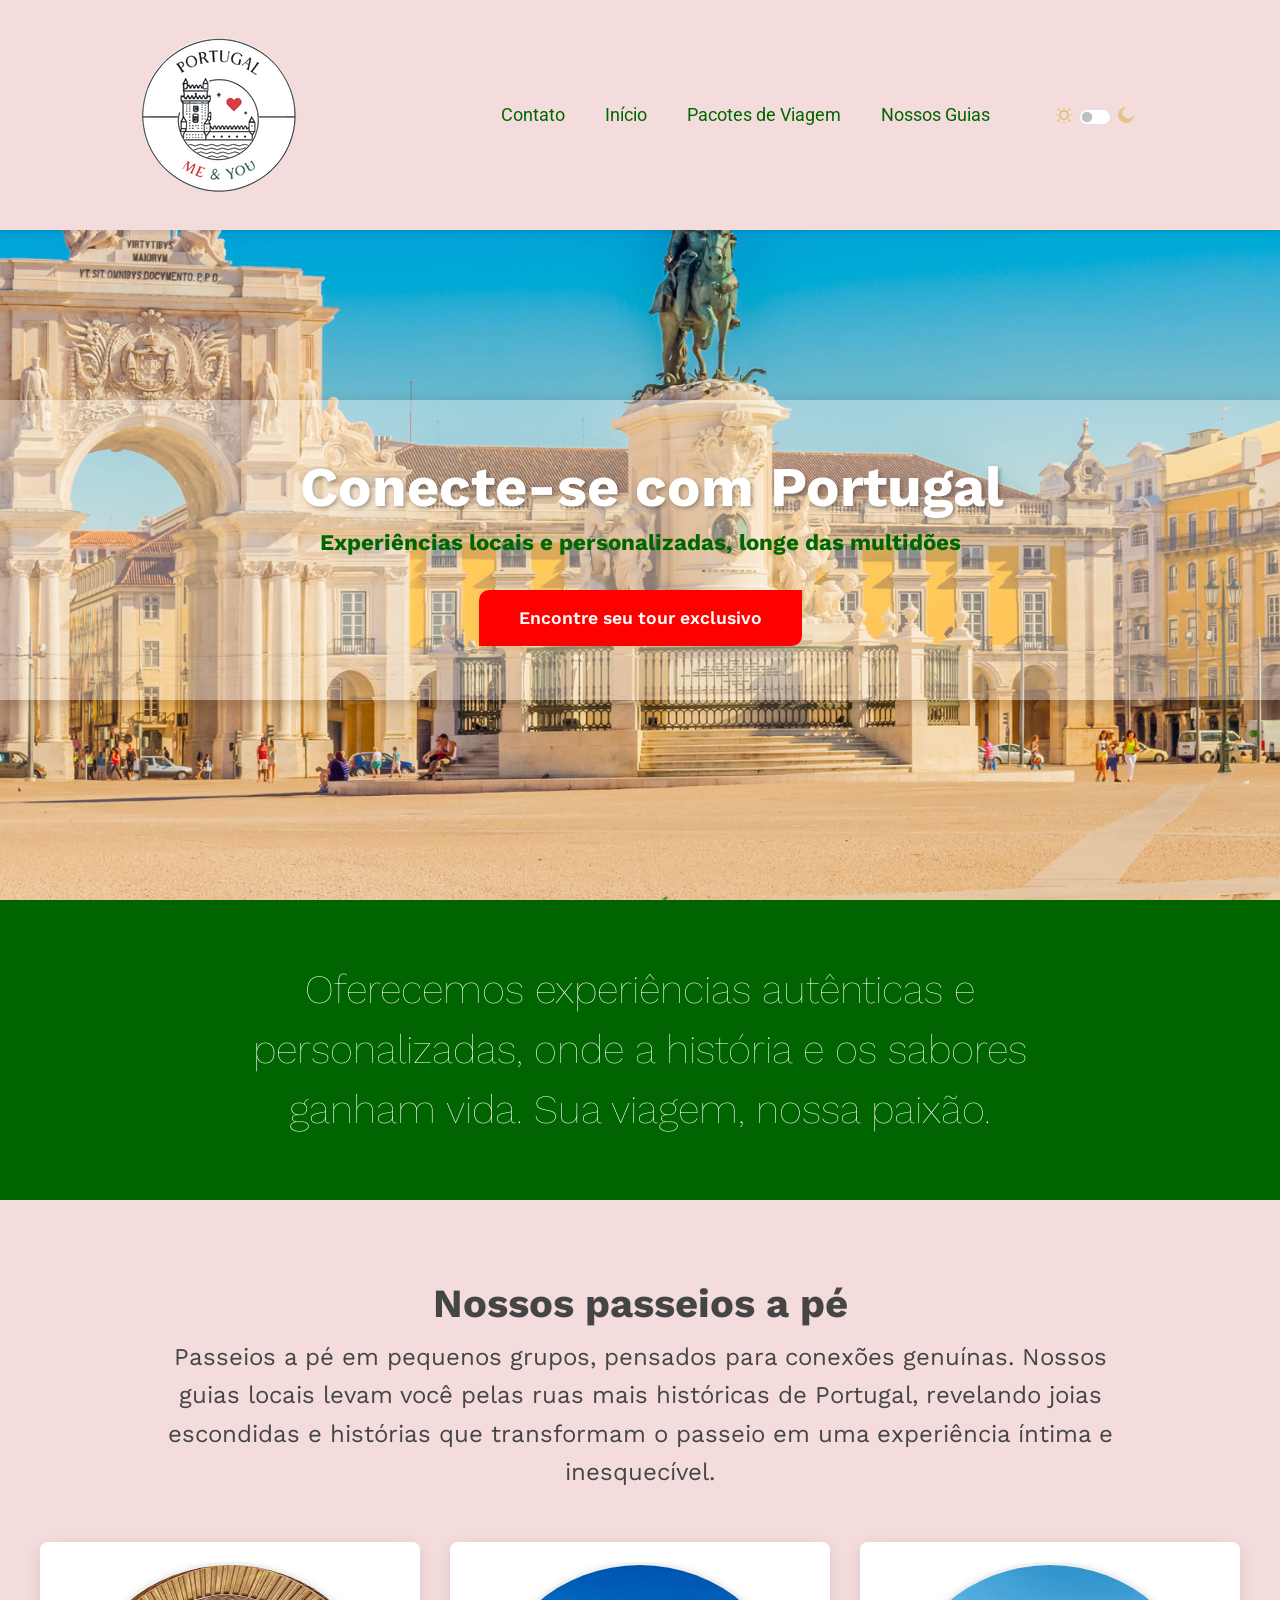
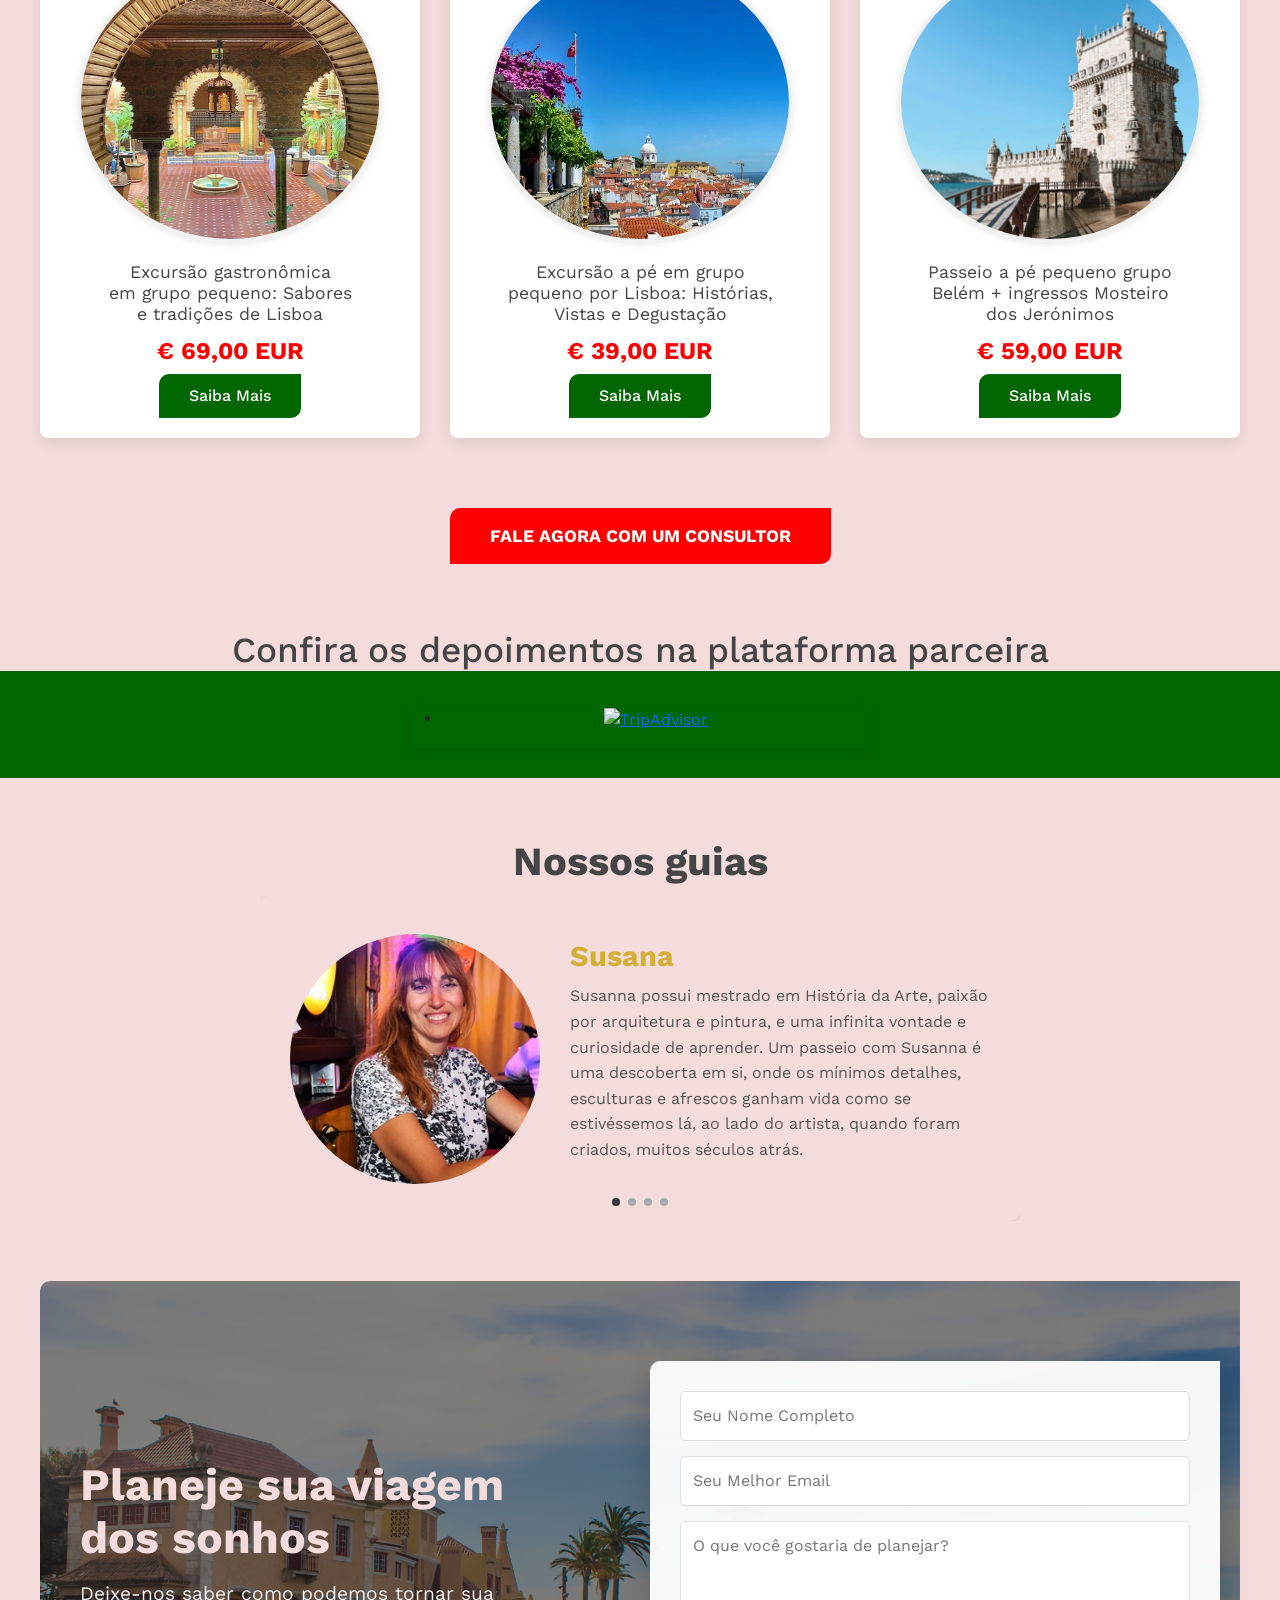
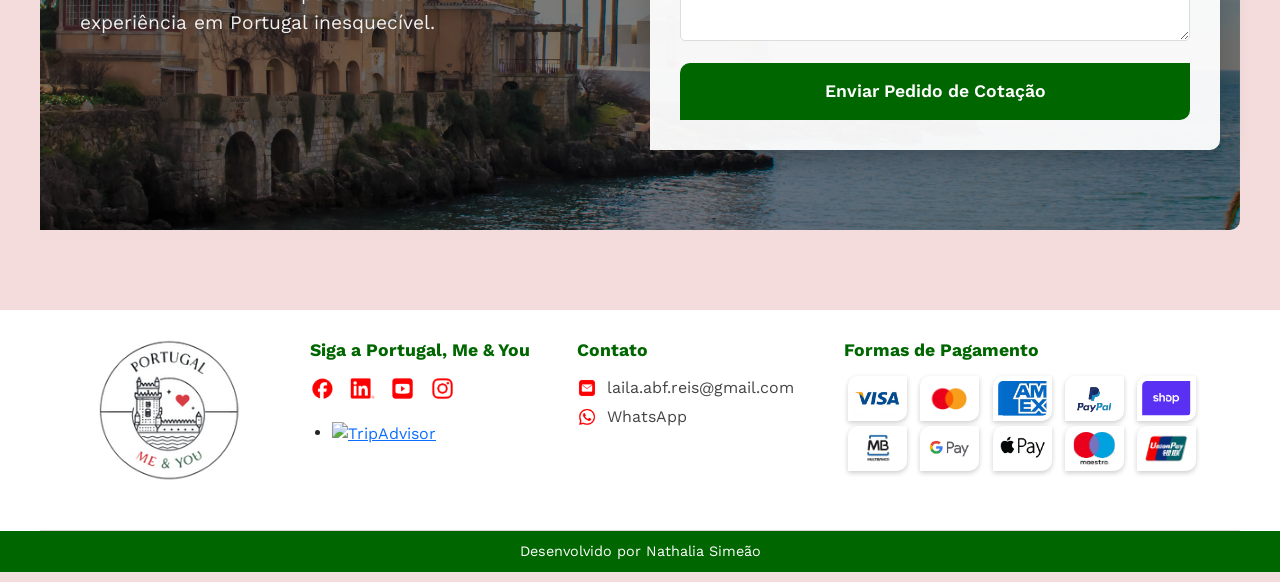
==== commit 15b53bbb: "commit" ====
--- a/indexpmy.html/index.html
+++ b/indexpmy.html/index.html
@@ -131,7 +131,7 @@
         <a href="#formulario-cta" class="main-cta-button">FALE AGORA COM UM CONSULTOR</a>
 
 <section class="section-partners-footer">
-    <p class="partners-cta">Confira mais depoimentos na plataforma parceira</p>
+    <p class="partners-cta">Confira os depoimentos na plataforma parceira</p>
     
     <div class="partners-grid">
         
@@ -247,7 +247,9 @@
                         <img src="assets/iconyoutubemc.png" alt="YouTube" class="social-icon-img" data-icon-light="assets/iconyoutubemc.png" data-icon-dark="assets/iconyoutubemn.png">
                     </a>
                     <a href="#" target="_blank" class="social-link instagram">
-                    <img src="assets/iconinstagrammc.png" alt="Instagram" class="social-icon-img" data-icon-light="iconinstagrammc.png" data-icon-dark="iconinstagrammn.png">
+                    <img src="assets/iconinstagrammc.png" alt="Instagram" class="social-icon-img" 
+                    data-icon-light="assets/iconinstagrammc.png" 
+                    data-icon-dark="assets/iconinstagrammn.png">
                     </a>
                 </div>
 
